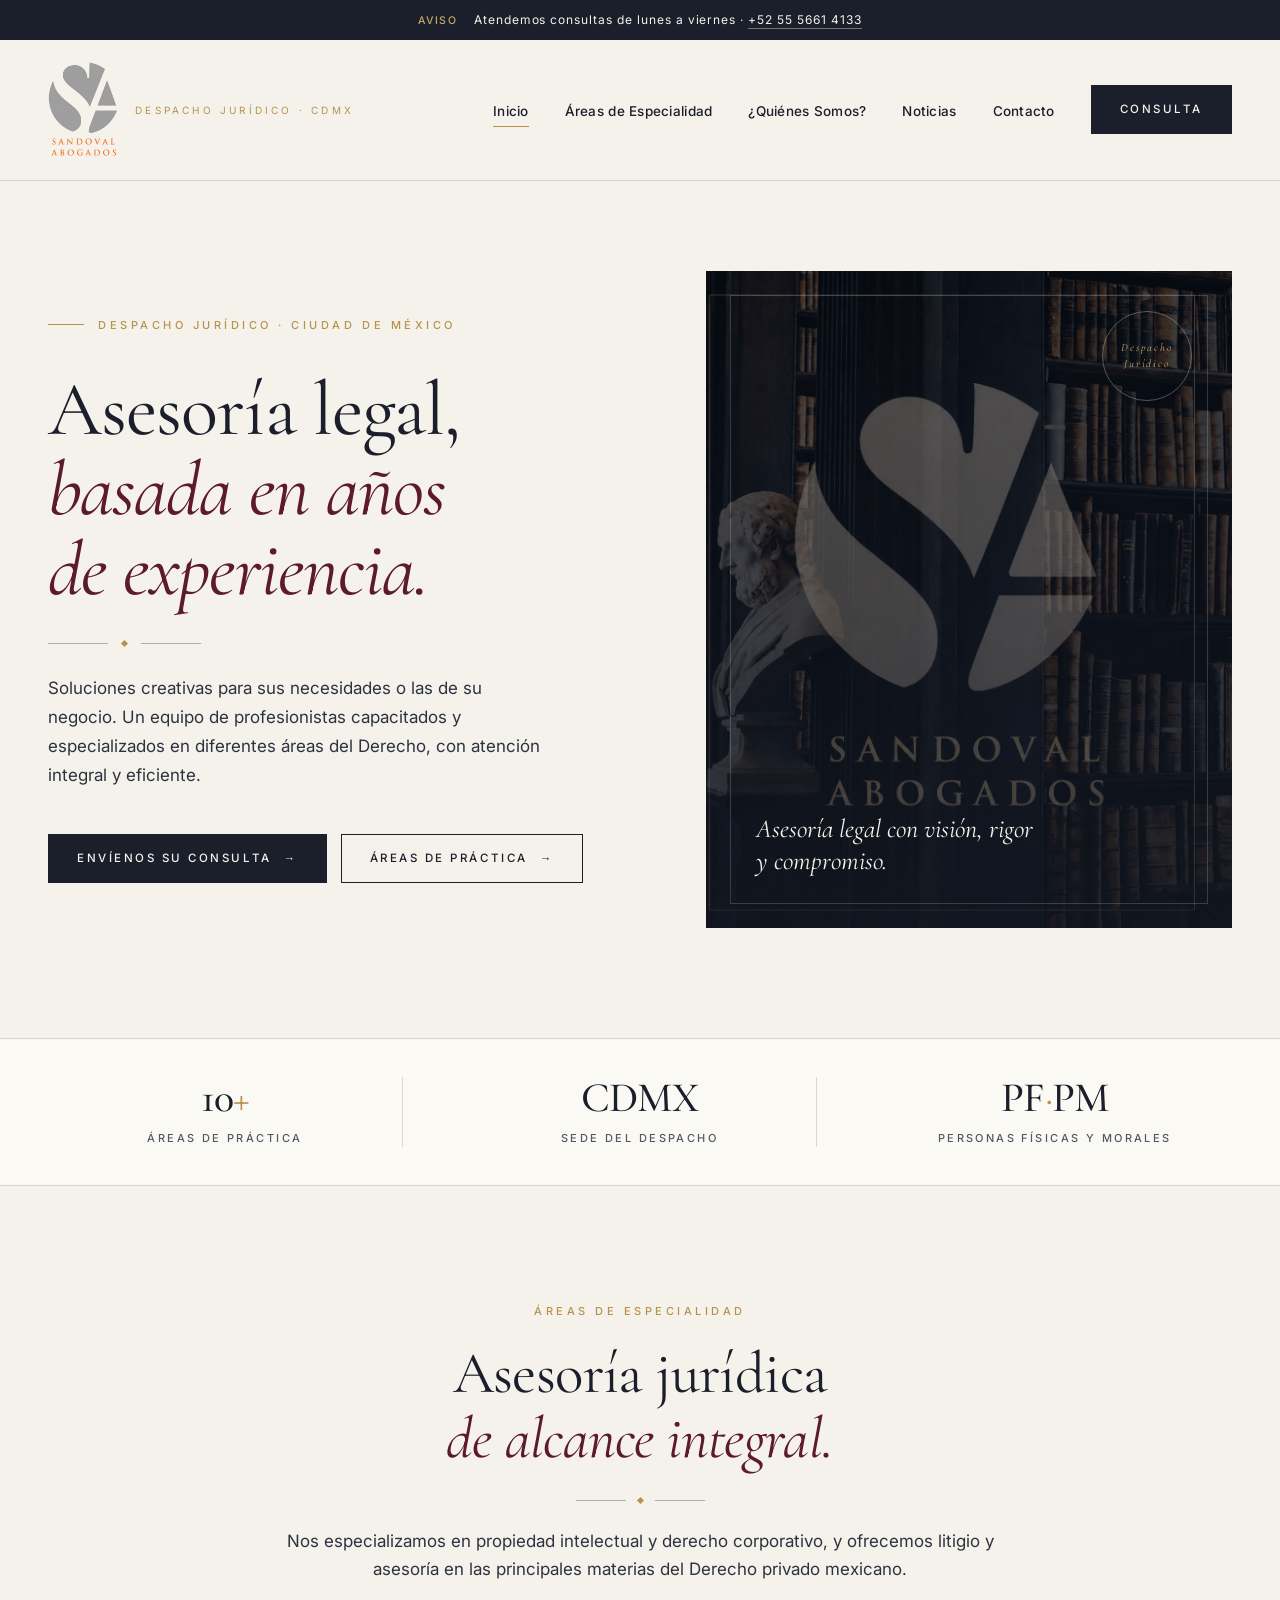
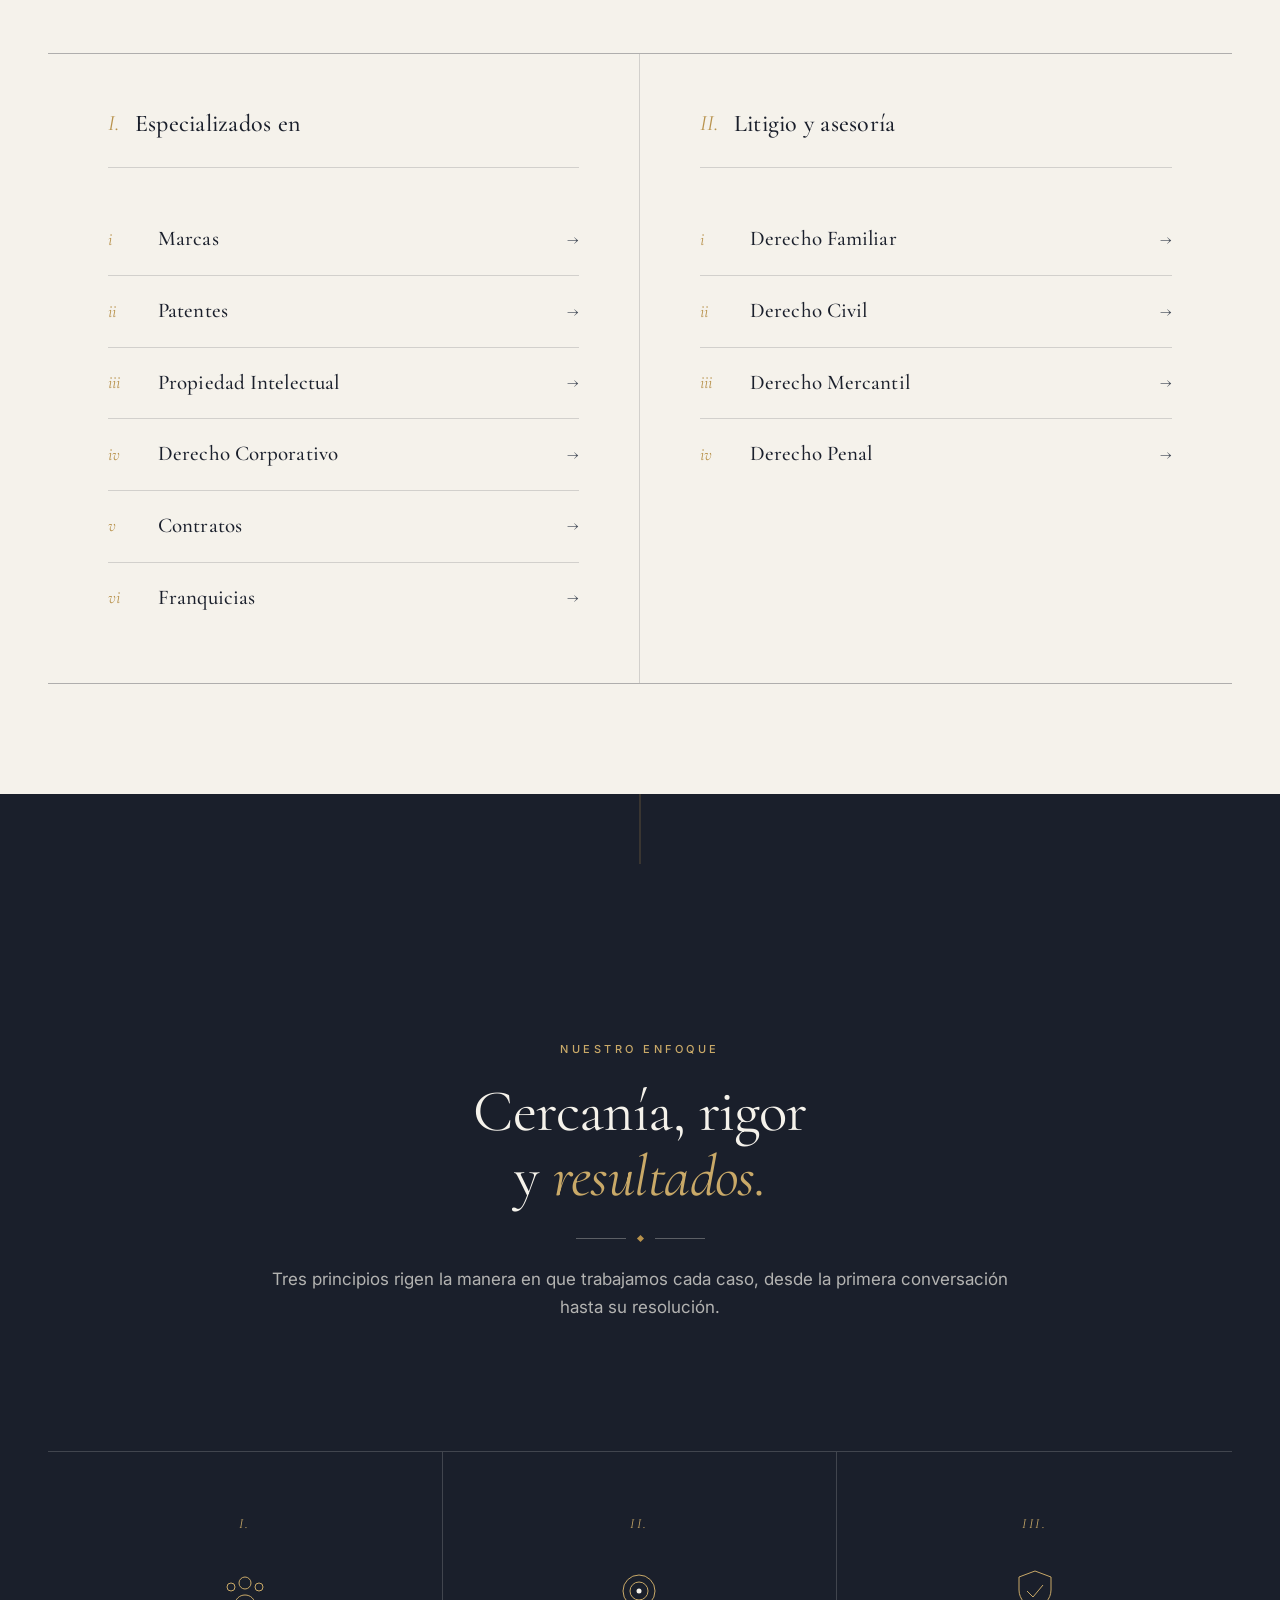
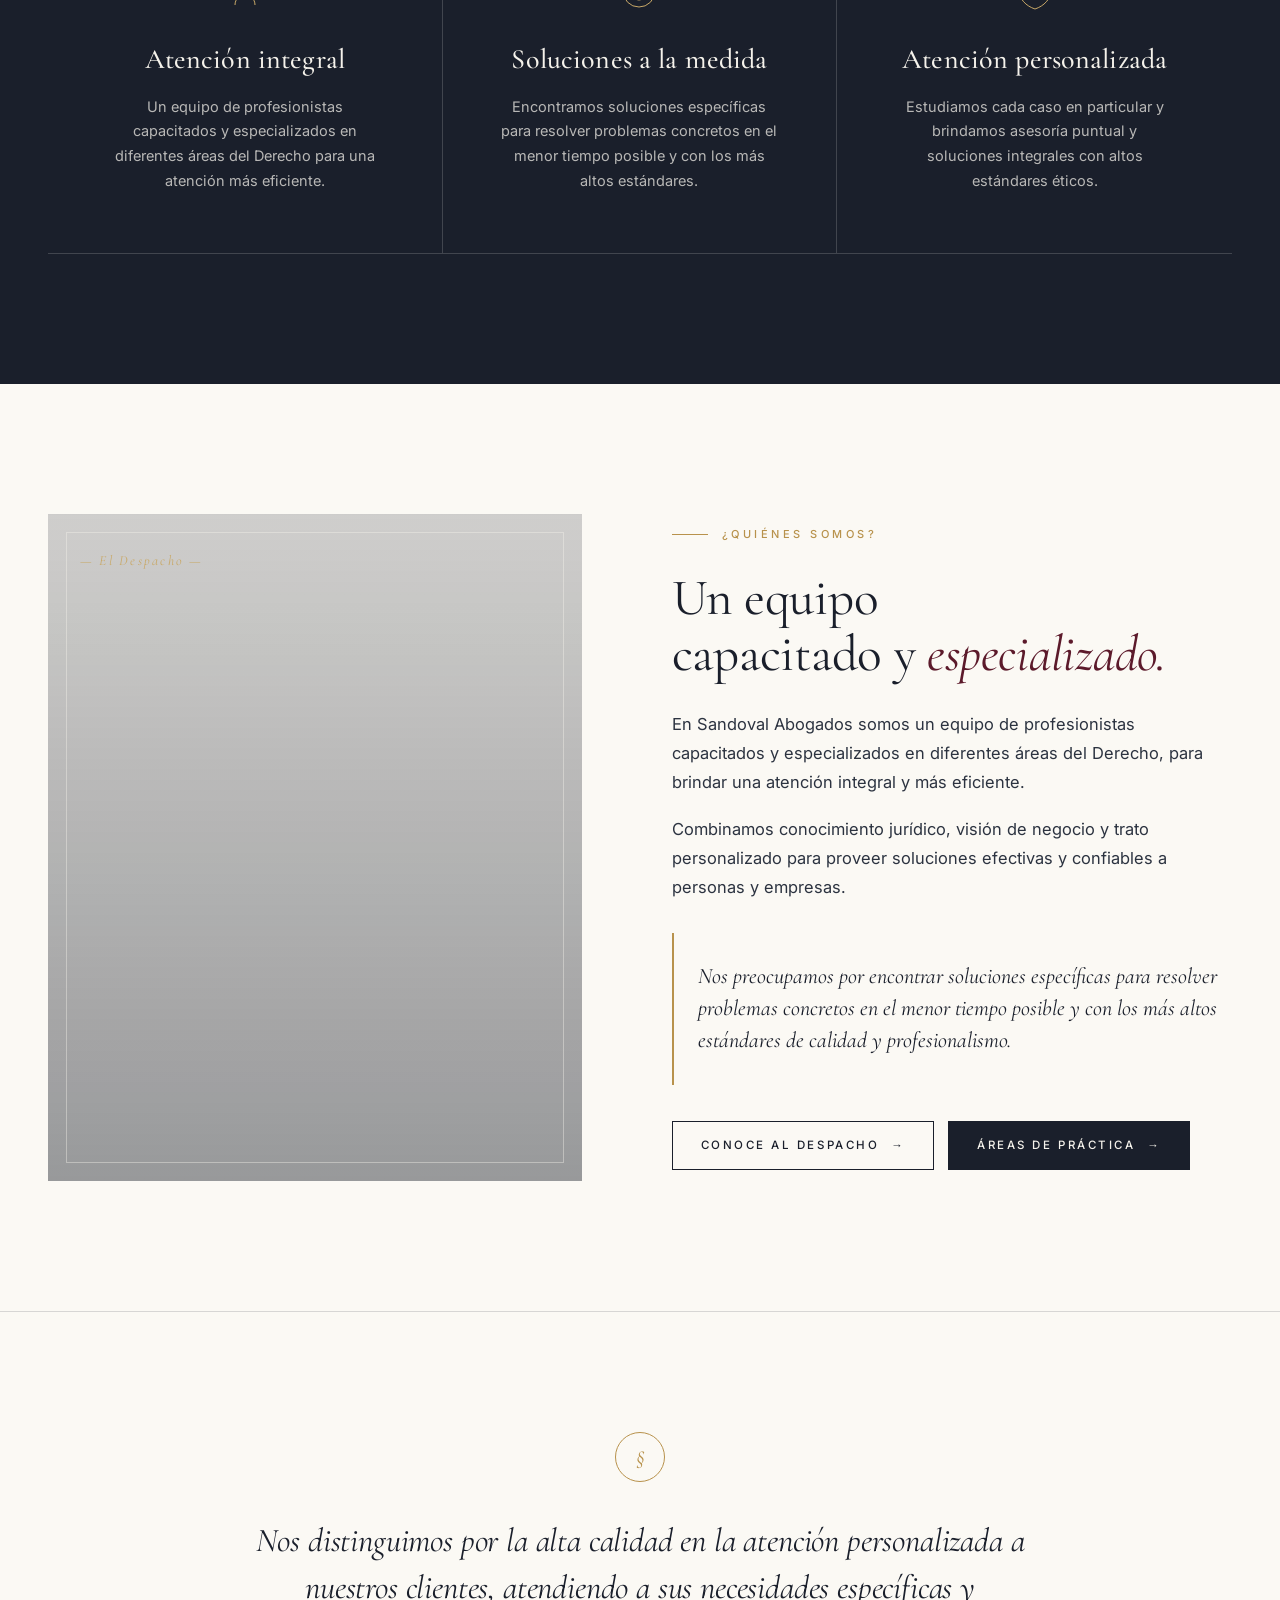
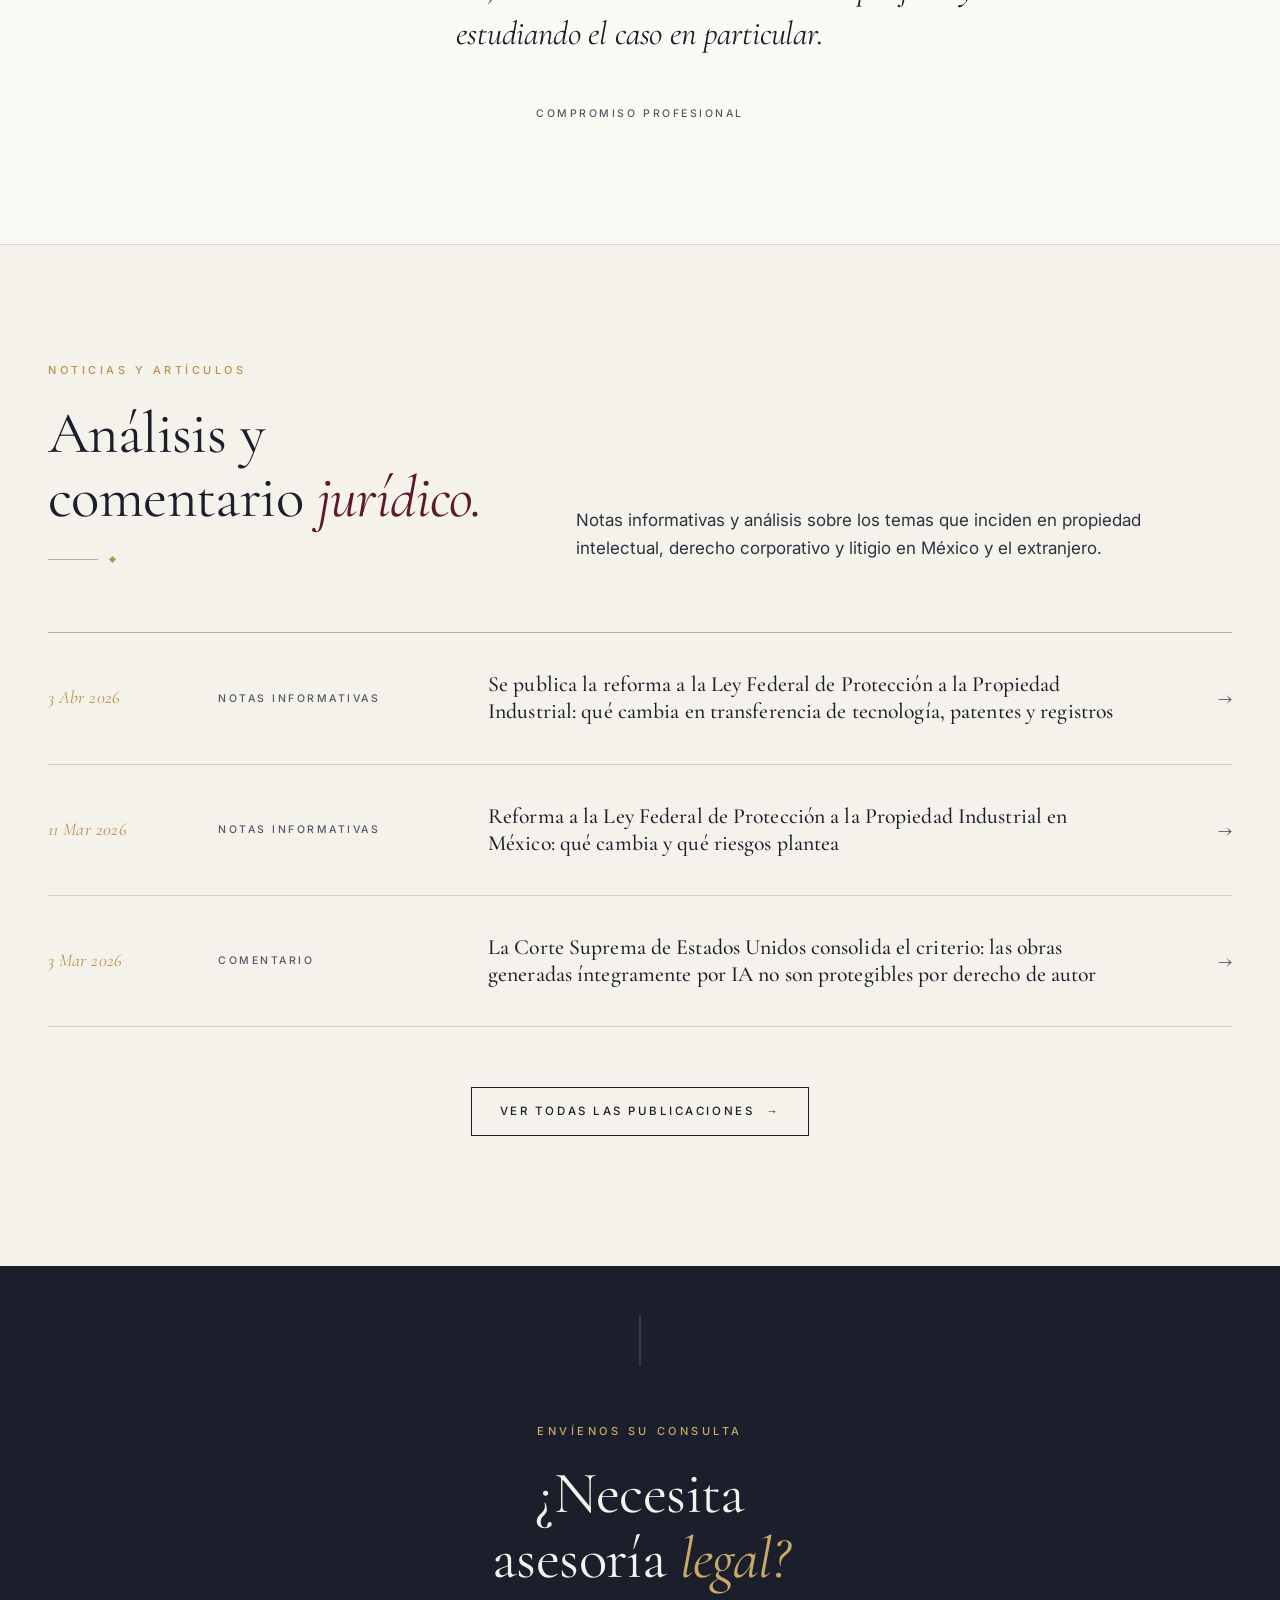
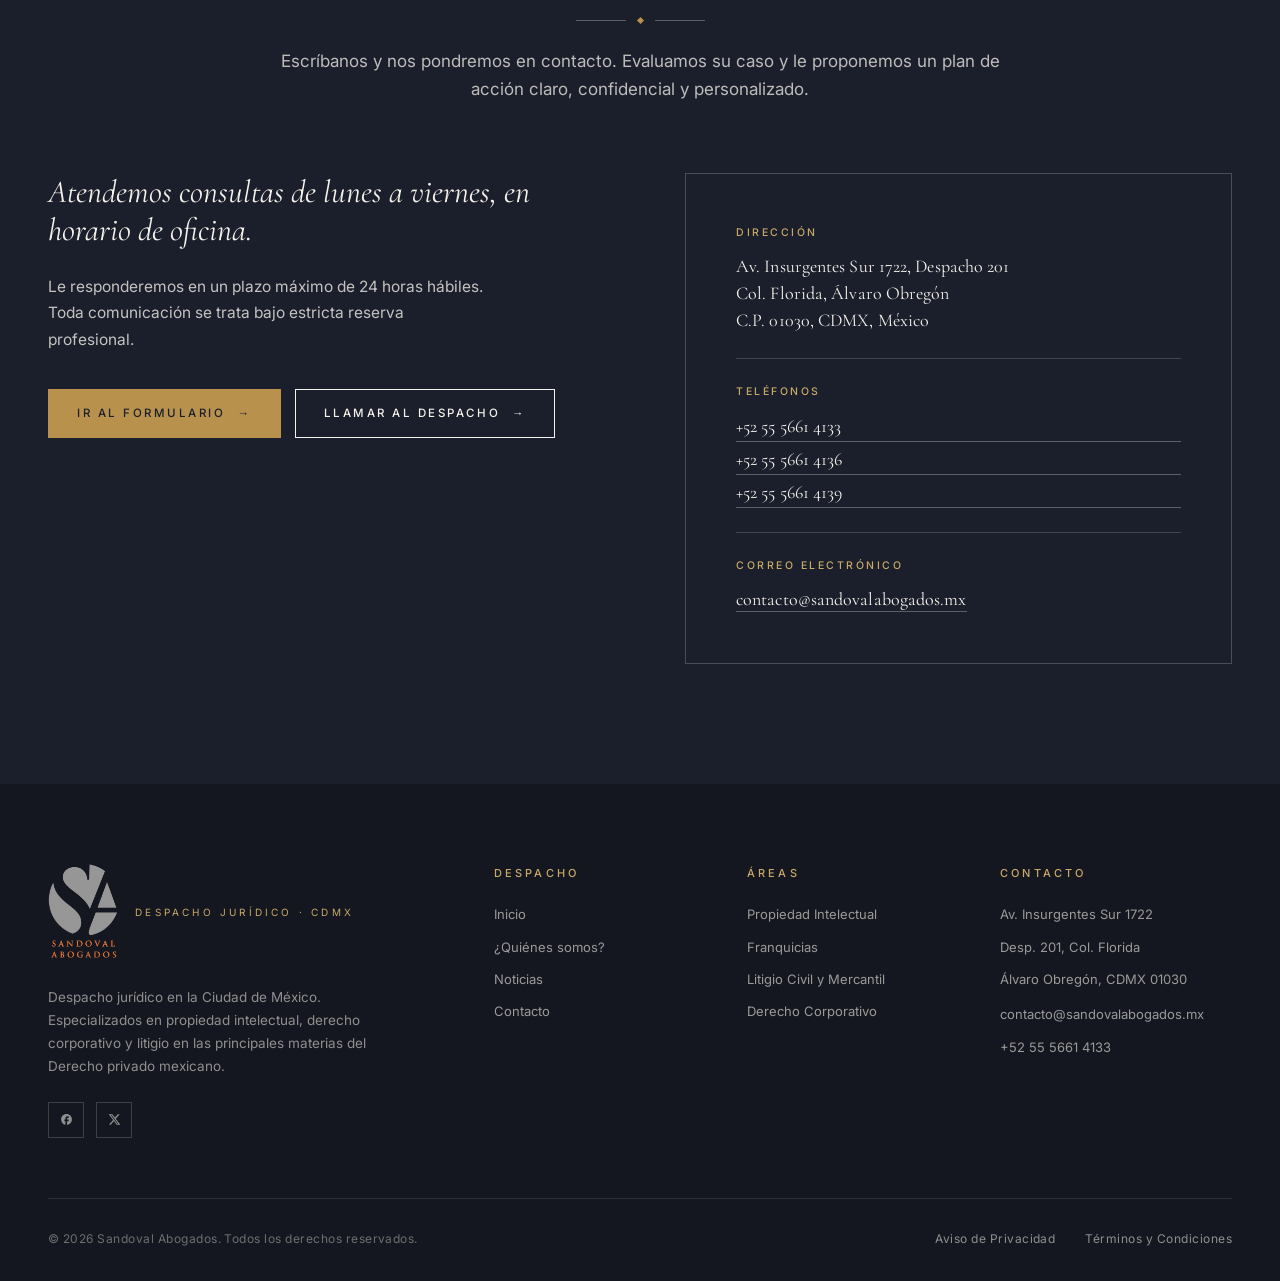
==== index.html @ b6493a22 "Publish static site" ====
<!DOCTYPE html>
<html lang="es">
<head>
<meta charset="UTF-8">
<meta name="viewport" content="width=device-width, initial-scale=1.0">
<title>Sandoval Abogados | Despacho Jurídico — Ciudad de México</title>
<meta name="description" content="Despacho jurídico en CDMX especializado en propiedad intelectual, derecho corporativo y litigio. Asesoría legal innovadora con visión, rigor y compromiso.">
<link rel="preconnect" href="https://fonts.googleapis.com">
<link rel="preconnect" href="https://fonts.gstatic.com" crossorigin>
<link href="https://fonts.googleapis.com/css2?family=Cormorant+Garamond:ital,wght@0,300;0,400;0,500;0,600;0,700;1,400;1,500&family=Inter:wght@300;400;500;600&display=swap" rel="stylesheet">
<link rel="stylesheet" href="styles.css?v=12">
</head>
<body>

<!-- ───────── ANNOUNCEMENT ───────── -->
<div class="announce">
  <div class="container">
    <strong>Aviso</strong>
    Atendemos consultas de lunes a viernes ·
    <a href="tel:+525556614133">+52 55 5661 4133</a>
  </div>
</div>

<!-- ───────── NAV ───────── -->
<header class="nav">
  <div class="container nav-inner">
    <a href="index.html" class="logo">
      <span class="mark"><img src="logo-sandoval.png?v=3" alt="Sandoval Abogados"></span>
      <span class="wordmark">
        <span class="est">Despacho Jurídico · CDMX</span>
      </span>
    </a>
    <button class="nav-toggle" aria-label="Abrir menú" aria-expanded="false"><span></span><span></span><span></span></button>
    <nav>
      <ul>
        <li><a href="index.html" class="is-current">Inicio</a></li>
        <li><a href="experiencia.html">Áreas de Especialidad</a></li>
        <li><a href="nosotros.html">¿Quiénes Somos?</a></li>
        <li><a href="noticias.html">Noticias</a></li>
        <li><a href="contacto.html">Contacto</a></li>
        <li><a href="contacto.html" class="cta-btn solid">Consulta</a></li>
      </ul>
    </nav>
  </div>
</header>

<!-- ───────── HERO ───────── -->
<section class="hero">
  <div class="container">
    <div class="hero-grid">
      <div class="hero-main">
        <div class="hero-meta">
          <span class="line"></span>
          <span class="label">Despacho Jurídico · Ciudad de México</span>
        </div>
        <h1>
          Asesoría legal,<br>
          <span class="accent">basada en años<br>de experiencia.</span>
        </h1>
        <div class="ornament">
          <span class="l"></span>
          <span class="d"></span>
          <span class="l"></span>
        </div>
        <p class="hero-sub">
          Soluciones creativas para sus necesidades o las de su negocio.
          Un equipo de profesionistas capacitados y especializados en
          diferentes áreas del Derecho, con atención integral y eficiente.
        </p>
        <div class="hero-actions">
          <a href="contacto.html" class="cta-btn solid">
            Envíenos su consulta <span class="arr">→</span>
          </a>
          <a href="experiencia.html" class="cta-btn">
            Áreas de práctica <span class="arr">→</span>
          </a>
        </div>
      </div>
      <div class="hero-image">
        <div class="photo"></div>
        <div class="seal">
          <span class="yr">Despacho<br>Jurídico</span>
        </div>
        <div class="badge">
          <h3>Asesoría legal con visión, rigor y compromiso.</h3>
        </div>
      </div>
    </div>
  </div>
</section>

<!-- ───────── TRUST STRIP ───────── -->
<div class="trust-strip">
  <div class="container">
    <div class="trust-grid">
      <div class="trust-item">
        <div class="num">10<span class="plus">+</span></div>
        <div class="lbl">Áreas de práctica</div>
      </div>
      <div class="trust-item">
        <div class="num">CDMX</div>
        <div class="lbl">Sede del despacho</div>
      </div>
      <div class="trust-item">
        <div class="num">PF<span class="plus">·</span>PM</div>
        <div class="lbl">Personas físicas y morales</div>
      </div>
    </div>
  </div>
</div>

<!-- ───────── ÁREAS ───────── -->
<section class="areas" id="areas">
  <div class="container">
    <div class="section-hd">
      <span class="label">Áreas de Especialidad</span>
      <h2>Asesoría jurídica<br><span class="accent">de alcance integral.</span></h2>
      <div class="ornament">
        <span class="l"></span>
        <span class="d"></span>
        <span class="l"></span>
      </div>
      <p class="intro">
        Nos especializamos en propiedad intelectual y derecho corporativo,
        y ofrecemos litigio y asesoría en las principales materias
        del Derecho privado mexicano.
      </p>
    </div>

    <div class="areas-frame">
      <div class="areas-grid">
        <div class="areas-col">
          <div class="col-hd">
            <span class="roman">I.</span>
            <h3>Especializados en</h3>
          </div>
          <ul>
            <li><span class="num">i</span><a href="experiencia.html#propiedad">Marcas</a><span class="arr">→</span></li>
            <li><span class="num">ii</span><a href="experiencia.html#propiedad">Patentes</a><span class="arr">→</span></li>
            <li><span class="num">iii</span><a href="experiencia.html#propiedad">Propiedad Intelectual</a><span class="arr">→</span></li>
            <li><span class="num">iv</span><a href="experiencia.html#corporativo">Derecho Corporativo</a><span class="arr">→</span></li>
            <li><span class="num">v</span><a href="experiencia.html#corporativo">Contratos</a><span class="arr">→</span></li>
            <li><span class="num">vi</span><a href="experiencia.html#franquicias">Franquicias</a><span class="arr">→</span></li>
          </ul>
        </div>

        <div class="areas-col">
          <div class="col-hd">
            <span class="roman">II.</span>
            <h3>Litigio y asesoría</h3>
          </div>
          <ul>
            <li><span class="num">i</span><a href="experiencia.html#litigio">Derecho Familiar</a><span class="arr">→</span></li>
            <li><span class="num">ii</span><a href="experiencia.html#litigio">Derecho Civil</a><span class="arr">→</span></li>
            <li><span class="num">iii</span><a href="experiencia.html#litigio">Derecho Mercantil</a><span class="arr">→</span></li>
            <li><span class="num">iv</span><a href="experiencia.html#litigio">Derecho Penal</a><span class="arr">→</span></li>
          </ul>
        </div>
      </div>
    </div>
  </div>
</section>

<!-- ───────── PILLARS ───────── -->
<section class="pillars">
  <div class="container">
    <div class="section-hd">
      <span class="label">Nuestro Enfoque</span>
      <h2>Cercanía, rigor<br>y <span class="accent">resultados.</span></h2>
      <div class="ornament">
        <span class="l"></span>
        <span class="d"></span>
        <span class="l"></span>
      </div>
      <p class="intro">
        Tres principios rigen la manera en que trabajamos cada caso,
        desde la primera conversación hasta su resolución.
      </p>
    </div>

    <div class="pillars-grid">
      <div class="pillar-cell">
        <span class="roman">I.</span>
        <svg class="icon" viewBox="0 0 48 48">
          <circle cx="24" cy="16" r="6"/>
          <path d="M14 38c0-6 4.5-10 10-10s10 4 10 10"/>
          <circle cx="38" cy="20" r="4"/>
          <circle cx="10" cy="20" r="4"/>
        </svg>
        <h4>Atención integral</h4>
        <p>Un equipo de profesionistas capacitados y especializados en diferentes áreas del Derecho para una atención más eficiente.</p>
      </div>
      <div class="pillar-cell">
        <span class="roman">II.</span>
        <svg class="icon" viewBox="0 0 48 48">
          <circle cx="24" cy="24" r="16"/>
          <circle cx="24" cy="24" r="9"/>
          <circle cx="24" cy="24" r="2.5" fill="currentColor" stroke="none"/>
        </svg>
        <h4>Soluciones a la medida</h4>
        <p>Encontramos soluciones específicas para resolver problemas concretos en el menor tiempo posible y con los más altos estándares.</p>
      </div>
      <div class="pillar-cell">
        <span class="roman">III.</span>
        <svg class="icon" viewBox="0 0 48 48">
          <path d="M24 4l16 6v13c0 9-7 16-16 19-9-3-16-10-16-19V10l16-6z"/>
          <path d="M16 24l6 6 10-12"/>
        </svg>
        <h4>Atención personalizada</h4>
        <p>Estudiamos cada caso en particular y brindamos asesoría puntual y soluciones integrales con altos estándares éticos.</p>
      </div>
    </div>
  </div>
</section>

<!-- ───────── ABOUT ───────── -->
<section class="about" id="nosotros">
  <div class="container">
    <div class="about-grid">
      <div class="about-visual">
        <div class="photo"></div>
        <div class="corner-mark">
          <span class="yr">— El Despacho —</span>
        </div>
      </div>
      <div class="about-content">
        <div class="label-row">
          <span class="line"></span>
          <span class="label">¿Quiénes somos?</span>
        </div>
        <h2>Un equipo<br>capacitado y <span class="accent">especializado.</span></h2>
        <p>En Sandoval Abogados somos un equipo de profesionistas capacitados y especializados en diferentes áreas del Derecho, para brindar una atención integral y más eficiente.</p>
        <p>Combinamos conocimiento jurídico, visión de negocio y trato personalizado para proveer soluciones efectivas y confiables a personas y empresas.</p>

        <blockquote>
          Nos preocupamos por encontrar soluciones específicas para resolver problemas concretos en el menor tiempo posible y con los más altos estándares de calidad y profesionalismo.
        </blockquote>

        <div class="actions">
          <a href="nosotros.html" class="cta-btn">
            Conoce al despacho <span class="arr">→</span>
          </a>
          <a href="experiencia.html" class="cta-btn solid">
            Áreas de práctica <span class="arr">→</span>
          </a>
        </div>
      </div>
    </div>
  </div>
</section>

<!-- ───────── TESTIMONIAL ───────── -->
<section class="testimonial">
  <div class="testimonial-inner">
    <div class="seal"></div>
    <blockquote>
      Nos distinguimos por la alta calidad en la atención personalizada
      a nuestros clientes, atendiendo a sus necesidades específicas
      y estudiando el caso en particular.
    </blockquote>
    <div class="attribution">
      <span class="role">Compromiso Profesional</span>
    </div>
  </div>
</section>

<!-- ───────── NOTICIAS ───────── -->
<section class="noticias" id="noticias">
  <div class="container">
    <div class="section-hd left">
      <div>
        <span class="label">Noticias y Artículos</span>
        <h2>Análisis y comentario <span class="accent">jurídico.</span></h2>
        <div class="ornament">
          <span class="l"></span>
          <span class="d"></span>
        </div>
      </div>
      <p class="intro">
        Notas informativas y análisis sobre los temas que inciden en
        propiedad intelectual, derecho corporativo y litigio en México y el extranjero.
      </p>
    </div>

    <div class="noticias-list">
      <a href="noticias/reforma-lfppi-publicada.html" class="noticia-row">
        <span class="date">3 Abr 2026</span>
        <span class="cat">Notas Informativas</span>
        <h4>Se publica la reforma a la Ley Federal de Protección a la Propiedad Industrial: qué cambia en transferencia de tecnología, patentes y registros</h4>
        <span class="arr">→</span>
      </a>
      <a href="noticias/reforma-lfppi-analisis.html" class="noticia-row">
        <span class="date">11 Mar 2026</span>
        <span class="cat">Notas Informativas</span>
        <h4>Reforma a la Ley Federal de Protección a la Propiedad Industrial en México: qué cambia y qué riesgos plantea</h4>
        <span class="arr">→</span>
      </a>
      <a href="noticias/scotus-ia-copyright.html" class="noticia-row">
        <span class="date">3 Mar 2026</span>
        <span class="cat">Comentario</span>
        <h4>La Corte Suprema de Estados Unidos consolida el criterio: las obras generadas íntegramente por IA no son protegibles por derecho de autor</h4>
        <span class="arr">→</span>
      </a>
    </div>

    <div class="noticias-cta">
      <a href="noticias.html" class="cta-btn">Ver todas las publicaciones <span class="arr">→</span></a>
    </div>
  </div>
</section>

<!-- ───────── CTA / CONTACTO ───────── -->
<section class="cta-section" id="contacto">
  <div class="container">
    <div class="section-hd">
      <span class="label">Envíenos su consulta</span>
      <h2>¿Necesita<br>asesoría <span class="accent">legal?</span></h2>
      <div class="ornament">
        <span class="l"></span>
        <span class="d"></span>
        <span class="l"></span>
      </div>
      <p class="intro">
        Escríbanos y nos pondremos en contacto. Evaluamos su caso y le proponemos
        un plan de acción claro, confidencial y personalizado.
      </p>
    </div>

    <div class="cta-grid">
      <div class="cta-form-side">
        <h3>Atendemos consultas de lunes a viernes, en horario de oficina.</h3>
        <p>Le responderemos en un plazo máximo de 24 horas hábiles. Toda comunicación se trata bajo estricta reserva profesional.</p>
        <div class="actions">
          <a href="contacto.html" class="cta-btn gold-on-dark">
            Ir al formulario <span class="arr">→</span>
          </a>
          <a href="tel:+525556614133" class="cta-btn on-dark">
            Llamar al despacho <span class="arr">→</span>
          </a>
        </div>
      </div>
      <div class="contact-card">
        <div class="item">
          <div class="k">Dirección</div>
          <div class="v">
            Av. Insurgentes Sur 1722, Despacho 201<br>
            Col. Florida, Álvaro Obregón<br>
            C.P. 01030, CDMX, México
          </div>
        </div>
        <div class="item">
          <div class="k">Teléfonos</div>
          <div class="v phone-list">
            <a href="tel:+525556614133">+52 55 5661 4133</a>
            <a href="tel:+525556614136">+52 55 5661 4136</a>
            <a href="tel:+525556614139">+52 55 5661 4139</a>
          </div>
        </div>
        <div class="item">
          <div class="k">Correo electrónico</div>
          <div class="v"><a href="mailto:contacto@sandovalabogados.mx">contacto@sandovalabogados.mx</a></div>
        </div>
      </div>
    </div>
  </div>
</section>

<!-- ───────── FOOTER ───────── -->
<footer class="site-footer">
  <div class="container">
    <div class="footer-grid">
      <div class="footer-brand">
        <a href="index.html" class="logo">
          <span class="mark"><img src="logo-sandoval.png?v=3" alt="Sandoval Abogados"></span>
          <span class="wordmark">
            <span class="est">Despacho Jurídico · CDMX</span>
          </span>
        </a>
        <p>Despacho jurídico en la Ciudad de México. Especializados en propiedad intelectual,
          derecho corporativo y litigio en las principales materias del Derecho privado mexicano.</p>
        <div class="footer-social">
          <a href="https://www.facebook.com/pages/Sandoval-Abogados/277001712328878" aria-label="Facebook" target="_blank" rel="noopener">
            <svg viewBox="0 0 24 24"><path d="M22 12c0-5.52-4.48-10-10-10S2 6.48 2 12c0 4.84 3.44 8.87 8 9.8V15H8v-3h2V9.5C10 7.57 11.57 6 13.5 6H16v3h-2c-.55 0-1 .45-1 1v2h3v3h-3v6.95c5.05-.5 9-4.76 9-9.95z"/></svg>
          </a>
          <a href="https://twitter.com/SandovalLaw" aria-label="X" target="_blank" rel="noopener">
            <svg viewBox="0 0 24 24"><path d="M18.244 2.25h3.308l-7.227 8.26 8.502 11.24H16.17l-5.214-6.817L4.99 21.75H1.68l7.73-8.835L1.254 2.25H8.08l4.713 6.231zm-1.161 17.52h1.833L7.084 4.126H5.117z"/></svg>
          </a>
        </div>
      </div>
      <div>
        <h5>Despacho</h5>
        <ul>
          <li><a href="index.html">Inicio</a></li>
          <li><a href="nosotros.html">¿Quiénes somos?</a></li>
          <li><a href="noticias.html">Noticias</a></li>
          <li><a href="contacto.html">Contacto</a></li>
        </ul>
      </div>
      <div>
        <h5>Áreas</h5>
        <ul>
          <li><a href="experiencia.html#propiedad">Propiedad Intelectual</a></li>
          <li><a href="experiencia.html#franquicias">Franquicias</a></li>
          <li><a href="experiencia.html#litigio">Litigio Civil y Mercantil</a></li>
          <li><a href="experiencia.html#corporativo">Derecho Corporativo</a></li>
        </ul>
      </div>
      <div>
        <h5>Contacto</h5>
        <ul>
          <li>Av. Insurgentes Sur 1722</li>
          <li>Desp. 201, Col. Florida</li>
          <li>Álvaro Obregón, CDMX 01030</li>
          <li style="margin-top: 14px;"><a href="mailto:contacto@sandovalabogados.mx">contacto@sandovalabogados.mx</a></li>
          <li><a href="tel:+525556614133">+52 55 5661 4133</a></li>
        </ul>
      </div>
    </div>
    <div class="footer-bottom">
      <span>© 2026 Sandoval Abogados. Todos los derechos reservados.</span>
      <div class="legal">
        <a href="#">Aviso de Privacidad</a>
        <a href="#">Términos y Condiciones</a>
      </div>
    </div>
  </div>
</footer>

<script src="script.js?v=2"></script>

</body>
</html>
---- styles.css ----
/* ═══════════════════════════════════════════════════════════
   SANDOVAL ABOGADOS — sistema de diseño
   ═══════════════════════════════════════════════════════════ */

:root {
  --ivory: #F5F2EB;
  --paper: #FBF9F4;
  --ink: #1A1F2B;
  --ink-soft: #2C3340;
  --ink-mute: #525964;
  --gold: #B8924C;
  --gold-soft: #C9A968;
  --burgundy: #5C1A2B;
  --stone: #8B8579;
  --rule: rgba(26, 31, 43, 0.16);
  --rule-strong: rgba(26, 31, 43, 0.32);
}

* { margin: 0; padding: 0; box-sizing: border-box; }
html { scroll-behavior: smooth; }

body {
  background: var(--ivory);
  color: var(--ink);
  font-family: 'Inter', system-ui, sans-serif;
  font-size: 16px;
  line-height: 1.65;
  -webkit-font-smoothing: antialiased;
  overflow-x: hidden;
}

.serif { font-family: 'Cormorant Garamond', 'Times New Roman', serif; }

.label {
  font-family: 'Inter', sans-serif;
  font-size: 11px;
  font-weight: 500;
  letter-spacing: 0.32em;
  text-transform: uppercase;
  color: var(--gold);
}

.container { max-width: 1280px; margin: 0 auto; padding: 0 48px; }
.container-narrow { max-width: 1080px; margin: 0 auto; padding: 0 48px; }
.container-reading { max-width: 760px; margin: 0 auto; padding: 0 48px; }

/* ───────── ANNOUNCEMENT BAR ───────── */
.announce {
  background: var(--ink);
  color: var(--ivory);
  padding: 10px 0;
  font-size: 12px;
  letter-spacing: 0.08em;
  text-align: center;
}
.announce strong { color: var(--gold-soft); font-weight: 500; letter-spacing: 0.16em; text-transform: uppercase; font-size: 10.5px; margin-right: 12px; }
.announce a { color: var(--ivory); text-decoration: none; border-bottom: 1px solid rgba(245, 242, 235, 0.4); padding-bottom: 1px; }
.announce a:hover { border-color: var(--gold); }

/* ───────── NAV ───────── */
header.nav {
  position: sticky; top: 0; z-index: 100;
  padding: 22px 0;
  background: rgba(245, 242, 235, 0.96);
  backdrop-filter: blur(10px);
  -webkit-backdrop-filter: blur(10px);
  border-bottom: 1px solid var(--rule);
}
.nav-inner { display: flex; align-items: center; justify-content: space-between; }

/* logo: PNG recortado a solo el monograma SA + wordmark de marca */
.logo { display: flex; align-items: center; gap: 16px; text-decoration: none; color: var(--ink); }
.logo .mark {
  height: 96px;
  display: block;
  flex-shrink: 0;
}
.logo .mark img {
  height: 100%;
  width: auto;
  display: block;
}
.logo .wordmark { display: flex; flex-direction: column; line-height: 1; }
.logo .wordmark .est {
  font-family: 'Inter', sans-serif;
  font-size: 10px;
  font-weight: 400;
  letter-spacing: 0.32em;
  text-transform: uppercase;
  color: var(--gold);
}

/* hamburguesa (oculto en desktop) */
.nav-toggle {
  display: none;
  width: 40px; height: 40px;
  background: transparent;
  border: none;
  cursor: pointer;
  padding: 0;
  position: relative;
  z-index: 120;
}
.nav-toggle span {
  display: block;
  width: 22px; height: 1.5px;
  background: var(--ink);
  margin: 5px auto;
  transition: transform 0.35s ease, opacity 0.25s ease, background 0.25s ease;
}
.nav-toggle.is-open span:nth-child(1) { transform: translateY(7px) rotate(45deg); }
.nav-toggle.is-open span:nth-child(2) { opacity: 0; }
.nav-toggle.is-open span:nth-child(3) { transform: translateY(-6px) rotate(-45deg); }

nav ul { list-style: none; display: flex; gap: 36px; align-items: center; }
nav a {
  color: var(--ink);
  text-decoration: none;
  font-size: 13.5px;
  font-weight: 500;
  letter-spacing: 0.02em;
  position: relative;
  transition: color 0.25s;
}
nav a:not(.cta-btn)::after {
  content: ''; position: absolute;
  left: 0; right: 0; bottom: -8px;
  height: 1px; background: var(--gold);
  transform: scaleX(0);
  transform-origin: center;
  transition: transform 0.35s ease;
}
nav a:not(.cta-btn):hover::after,
nav a.is-current::after { transform: scaleX(1); }
nav a.is-current { color: var(--ink); }

.cta-btn {
  display: inline-flex; align-items: center; gap: 12px;
  padding: 14px 28px;
  font-family: 'Inter', sans-serif;
  font-size: 11.5px;
  font-weight: 500;
  letter-spacing: 0.22em;
  text-transform: uppercase;
  text-decoration: none;
  border: 1px solid var(--ink);
  color: var(--ink);
  background: transparent;
  transition: all 0.4s ease;
  cursor: pointer;
}
.cta-btn:hover { background: var(--ink); color: var(--ivory); }
.cta-btn.solid { background: var(--ink); color: var(--ivory); border-color: var(--ink); }
.cta-btn.solid:hover { background: var(--gold); border-color: var(--gold); color: var(--ink); }
.cta-btn.on-dark { border-color: var(--ivory); color: var(--ivory); }
.cta-btn.on-dark:hover { background: var(--ivory); color: var(--ink); }
.cta-btn.gold-on-dark { background: var(--gold); color: var(--ink); border-color: var(--gold); }
.cta-btn.gold-on-dark:hover { background: var(--gold-soft); border-color: var(--gold-soft); }
.cta-btn .arr { display: inline-block; transition: transform 0.35s; font-family: serif; }
.cta-btn:hover .arr { transform: translateX(4px); }

/* ───────── HERO (home) ───────── */
.hero {
  padding: 90px 0 110px;
  position: relative;
  overflow: hidden;
}
.hero-grid {
  display: grid;
  grid-template-columns: 1.1fr 1fr;
  gap: 80px;
  align-items: center;
}
.hero-meta { display: flex; gap: 14px; align-items: center; margin-bottom: 36px; }
.hero-meta .line { width: 36px; height: 1px; background: var(--gold); }
.hero h1 {
  font-family: 'Cormorant Garamond', serif;
  font-weight: 400;
  font-size: clamp(48px, 6vw, 88px);
  line-height: 1.04;
  letter-spacing: -0.012em;
  color: var(--ink);
}
.hero h1 .accent { font-style: italic; font-weight: 400; color: var(--burgundy); }
.hero .ornament { display: flex; align-items: center; gap: 14px; margin: 32px 0 28px; }
.hero .ornament .l { width: 60px; height: 1px; background: var(--rule-strong); }
.hero .ornament .d { width: 5px; height: 5px; background: var(--gold); transform: rotate(45deg); }
.hero-sub { max-width: 500px; font-size: 17px; line-height: 1.7; color: var(--ink-soft); font-weight: 400; }
.hero-actions { display: flex; gap: 14px; margin-top: 44px; flex-wrap: wrap; }

.hero-image { aspect-ratio: 4 / 5; position: relative; overflow: hidden; background: var(--ink); }
.hero-image .photo {
  position: absolute; inset: 0;
  background-image:
    linear-gradient(180deg, rgba(26, 31, 43, 0.15) 0%, rgba(26, 31, 43, 0.55) 100%),
    url('hero-image.png?v=3');
  background-size: cover; background-position: center;
}
.hero-image::after { content: ''; position: absolute; inset: 24px; border: 1px solid rgba(245, 242, 235, 0.18); pointer-events: none; }
.hero-image .badge { position: absolute; bottom: 50px; left: 50px; z-index: 2; color: var(--ivory); max-width: 280px; }
.hero-image .badge .est { font-family: 'Inter', sans-serif; font-size: 10.5px; letter-spacing: 0.32em; text-transform: uppercase; color: var(--gold-soft); margin-bottom: 14px; display: block; }
.hero-image .badge h3 { font-family: 'Cormorant Garamond', serif; font-style: italic; font-weight: 400; font-size: 26px; line-height: 1.25; color: var(--ivory); }
.hero-image .seal { position: absolute; top: 40px; right: 40px; width: 90px; height: 90px; border: 1px solid rgba(245, 242, 235, 0.3); border-radius: 50%; display: grid; place-items: center; z-index: 2; text-align: center; }
.hero-image .seal .yr { font-family: 'Cormorant Garamond', serif; font-style: italic; color: var(--gold-soft); font-size: 11px; letter-spacing: 0.18em; line-height: 1.4; }

/* ───────── PAGE HERO (subpáginas) ───────── */
.page-hero {
  padding: 80px 0 70px;
  border-bottom: 1px solid var(--rule);
  background: var(--paper);
}
.page-hero .crumbs {
  font-size: 11px;
  letter-spacing: 0.24em;
  text-transform: uppercase;
  color: var(--ink-mute);
  margin-bottom: 28px;
  font-weight: 500;
}
.page-hero .crumbs a { color: var(--ink-mute); text-decoration: none; }
.page-hero .crumbs a:hover { color: var(--gold); }
.page-hero .crumbs .sep { margin: 0 12px; color: var(--gold); }
.page-hero h1 {
  font-family: 'Cormorant Garamond', serif;
  font-weight: 400;
  font-size: clamp(44px, 5.5vw, 78px);
  line-height: 1.05;
  letter-spacing: -0.012em;
  color: var(--ink);
  max-width: 900px;
}
.page-hero h1 .accent { font-style: italic; color: var(--burgundy); }
.page-hero .ornament { display: flex; align-items: center; gap: 14px; margin: 32px 0 28px; }
.page-hero .ornament .l { width: 60px; height: 1px; background: var(--rule-strong); }
.page-hero .ornament .d { width: 5px; height: 5px; background: var(--gold); transform: rotate(45deg); }
.page-hero .lead { max-width: 640px; font-size: 18px; line-height: 1.7; color: var(--ink-soft); }

/* ───────── TRUST STRIP ───────── */
.trust-strip { border-top: 1px solid var(--rule); border-bottom: 1px solid var(--rule); padding: 38px 0; background: var(--paper); }
.trust-grid { display: grid; grid-template-columns: repeat(3, 1fr); gap: 60px; align-items: center; }
.trust-item { text-align: center; border-right: 1px solid var(--rule); padding: 0 20px; }
.trust-item:last-child { border-right: none; }
.trust-item .num { font-family: 'Cormorant Garamond', serif; font-weight: 500; font-size: 42px; line-height: 1; color: var(--ink); letter-spacing: -0.02em; }
.trust-item .num .plus { color: var(--gold); font-style: italic; font-weight: 400; }
.trust-item .lbl { font-size: 11px; letter-spacing: 0.22em; text-transform: uppercase; color: var(--ink-mute); margin-top: 10px; font-weight: 500; }

/* ───────── SECTION HEADER ───────── */
.section-hd { text-align: center; padding: 110px 0 70px; max-width: 760px; margin: 0 auto; }
.section-hd .label { display: inline-block; margin-bottom: 22px; }
.section-hd h2 {
  font-family: 'Cormorant Garamond', serif;
  font-weight: 400;
  font-size: clamp(38px, 4.6vw, 60px);
  line-height: 1.1;
  letter-spacing: -0.01em;
  margin-bottom: 26px;
}
.section-hd h2 .accent { font-style: italic; color: var(--burgundy); }
.section-hd .ornament { display: flex; align-items: center; justify-content: center; gap: 12px; margin: 24px auto 24px; }
.section-hd .ornament .l { width: 50px; height: 1px; background: var(--rule-strong); }
.section-hd .ornament .d { width: 5px; height: 5px; background: var(--gold); transform: rotate(45deg); }
.section-hd .intro { font-size: 17px; color: var(--ink-soft); line-height: 1.65; }

.section-hd.left {
  text-align: left; margin: 0; max-width: 100%;
  display: grid; grid-template-columns: 1fr 1.4fr; gap: 60px; align-items: end;
}
.section-hd.left .ornament { margin: 24px 0 0; justify-content: flex-start; }

/* ───────── ÁREAS (home list) ───────── */
.areas { padding-bottom: 110px; background: var(--ivory); }
.areas-frame { border-top: 1px solid var(--rule-strong); border-bottom: 1px solid var(--rule-strong); }
.areas-grid { display: grid; grid-template-columns: 1fr 1fr; gap: 0; }
.areas-col { padding: 50px 60px; border-right: 1px solid var(--rule); }
.areas-col:last-child { border-right: none; }
.areas-col .col-hd { display: flex; align-items: center; gap: 16px; margin-bottom: 36px; padding-bottom: 24px; border-bottom: 1px solid var(--rule); }
.areas-col .col-hd .roman { font-family: 'Cormorant Garamond', serif; font-style: italic; font-weight: 400; font-size: 22px; color: var(--gold); }
.areas-col .col-hd h3 { font-family: 'Cormorant Garamond', serif; font-weight: 500; font-size: 24px; letter-spacing: 0.01em; color: var(--ink); }
.areas-col ul { list-style: none; }
.areas-col ul li {
  display: grid; grid-template-columns: 30px 1fr auto;
  gap: 20px; padding: 18px 0;
  border-bottom: 1px solid var(--rule);
  align-items: center;
  transition: padding 0.4s ease;
}
.areas-col ul li:last-child { border-bottom: none; }
.areas-col ul li:hover { padding-left: 8px; }
.areas-col ul li .num { font-family: 'Cormorant Garamond', serif; font-style: italic; font-weight: 400; font-size: 18px; color: var(--gold); }
.areas-col ul li a { font-family: 'Cormorant Garamond', serif; font-weight: 500; font-size: 21px; color: var(--ink); text-decoration: none; letter-spacing: 0.005em; transition: color 0.3s; }
.areas-col ul li a:hover { color: var(--burgundy); }
.areas-col ul li .arr { font-family: 'Cormorant Garamond', serif; font-size: 18px; color: var(--ink-mute); transition: all 0.3s; }
.areas-col ul li:hover .arr { color: var(--gold); transform: translateX(4px); }

/* ───────── PRACTICE (página experiencia) ───────── */
.practice { padding: 90px 0 110px; }
.practice-area {
  display: grid;
  grid-template-columns: 1fr 1.6fr;
  gap: 80px;
  padding: 70px 0;
  border-bottom: 1px solid var(--rule);
  align-items: start;
}
.practice-area:last-child { border-bottom: none; }
.practice-area .pa-meta .roman {
  font-family: 'Cormorant Garamond', serif;
  font-style: italic;
  font-weight: 400;
  font-size: 18px;
  color: var(--gold);
  letter-spacing: 0.18em;
  display: block;
  margin-bottom: 18px;
}
.practice-area .pa-meta h2 {
  font-family: 'Cormorant Garamond', serif;
  font-weight: 400;
  font-size: clamp(34px, 3.4vw, 46px);
  line-height: 1.1;
  letter-spacing: -0.005em;
  color: var(--ink);
  margin-bottom: 24px;
}
.practice-area .pa-meta h2 .accent { font-style: italic; color: var(--burgundy); }
.practice-area .pa-meta .pa-tagline {
  font-family: 'Cormorant Garamond', serif;
  font-style: italic;
  font-weight: 400;
  font-size: 18px;
  line-height: 1.55;
  color: var(--ink-soft);
  padding-top: 24px;
  border-top: 1px solid var(--rule);
}
.practice-area .pa-body p {
  font-size: 16.5px;
  line-height: 1.75;
  color: var(--ink-soft);
  margin-bottom: 22px;
}
.practice-area .pa-body h4 {
  font-family: 'Inter', sans-serif;
  font-size: 11px;
  letter-spacing: 0.28em;
  text-transform: uppercase;
  color: var(--gold);
  font-weight: 500;
  margin: 36px 0 18px;
}
.practice-area .pa-body ul { list-style: none; }
.practice-area .pa-body ul li {
  position: relative;
  padding: 12px 0 12px 28px;
  font-size: 15.5px;
  line-height: 1.6;
  color: var(--ink-soft);
  border-bottom: 1px solid var(--rule);
}
.practice-area .pa-body ul li:last-child { border-bottom: none; }
.practice-area .pa-body ul li::before {
  content: '—';
  position: absolute;
  left: 0;
  color: var(--gold);
  font-family: 'Cormorant Garamond', serif;
}

/* ───────── PILLARS (dark formal) ───────── */
.pillars { background: var(--ink); color: var(--ivory); padding: 130px 0; position: relative; overflow: hidden; }
.pillars::before { content: ''; position: absolute; top: 0; left: 50%; transform: translateX(-50%); width: 1px; height: 70px; background: var(--gold); opacity: 0.4; }
.pillars .section-hd .label { color: var(--gold-soft); }
.pillars .section-hd h2 { color: var(--ivory); }
.pillars .section-hd h2 .accent { color: var(--gold-soft); }
.pillars .section-hd .intro { color: rgba(245, 242, 235, 0.7); }
.pillars .section-hd .ornament .l { background: rgba(245, 242, 235, 0.3); }

.pillars-grid { display: grid; grid-template-columns: repeat(3, 1fr); gap: 0; margin-top: 60px; border-top: 1px solid rgba(245, 242, 235, 0.18); border-bottom: 1px solid rgba(245, 242, 235, 0.18); }
.pillar-cell { padding: 60px 50px; border-right: 1px solid rgba(245, 242, 235, 0.18); position: relative; text-align: center; }
.pillar-cell:last-child { border-right: none; }
.pillar-cell .roman { font-family: 'Cormorant Garamond', serif; font-style: italic; font-weight: 400; font-size: 14px; color: var(--gold-soft); letter-spacing: 0.18em; margin-bottom: 32px; display: block; }
.pillar-cell .icon { width: 48px; height: 48px; stroke: var(--gold-soft); stroke-width: 1; fill: none; margin: 0 auto 28px; display: block; }
.pillar-cell h4 { font-family: 'Cormorant Garamond', serif; font-weight: 500; font-size: 28px; line-height: 1.2; letter-spacing: 0.005em; color: var(--ivory); margin-bottom: 18px; }
.pillar-cell p { font-size: 14.5px; line-height: 1.7; color: rgba(245, 242, 235, 0.72); max-width: 280px; margin: 0 auto; }

/* ───────── ABOUT ───────── */
.about { padding: 130px 0; background: var(--paper); }
.about-grid { display: grid; grid-template-columns: 1fr 1.05fr; gap: 90px; align-items: center; }
.about-visual { aspect-ratio: 4 / 5; position: relative; overflow: hidden; }
.about-visual .photo {
  position: absolute; inset: 0;
  background-image:
    linear-gradient(180deg, rgba(26, 31, 43, 0.2), rgba(26, 31, 43, 0.45)),
    url('https://images.unsplash.com/photo-1454165804606-c3d57bc86b40?auto=format&fit=crop&w=1200&q=80');
  background-size: cover; background-position: center;
  filter: contrast(0.95) saturate(0.85);
}
.about-visual::after { content: ''; position: absolute; inset: 18px; border: 1px solid rgba(245, 242, 235, 0.4); pointer-events: none; }
.about-visual .corner-mark { position: absolute; top: 32px; left: 32px; z-index: 2; color: var(--ivory); }
.about-visual .corner-mark .yr { font-family: 'Cormorant Garamond', serif; font-style: italic; font-weight: 400; font-size: 14px; letter-spacing: 0.16em; color: var(--gold-soft); }

.about-content .label-row { display: flex; align-items: center; gap: 14px; margin-bottom: 26px; }
.about-content .label-row .line { width: 36px; height: 1px; background: var(--gold); }
.about-content h2 { font-family: 'Cormorant Garamond', serif; font-weight: 400; font-size: clamp(36px, 4vw, 54px); line-height: 1.1; letter-spacing: -0.005em; margin-bottom: 28px; color: var(--ink); }
.about-content h2 .accent { font-style: italic; color: var(--burgundy); }
.about-content p { font-size: 16.5px; line-height: 1.75; color: var(--ink-soft); margin-bottom: 18px; }
.about-content blockquote { font-family: 'Cormorant Garamond', serif; font-style: italic; font-weight: 400; font-size: 22px; line-height: 1.45; color: var(--ink); padding: 28px 0 28px 24px; border-left: 2px solid var(--gold); margin: 32px 0; }
.about-content .signature { margin-top: 32px; padding-top: 24px; border-top: 1px solid var(--rule); }
.about-content .signature .name { font-family: 'Cormorant Garamond', serif; font-style: italic; font-weight: 500; font-size: 22px; color: var(--ink); }
.about-content .signature .role { font-size: 11px; letter-spacing: 0.22em; text-transform: uppercase; color: var(--ink-mute); margin-top: 6px; font-weight: 500; }
.about-content .actions { display: flex; gap: 14px; margin-top: 36px; flex-wrap: wrap; }

/* ───────── VALORES (página nosotros) ───────── */
.valores { padding: 110px 0; background: var(--ivory); }
.valores-grid {
  display: grid; grid-template-columns: repeat(3, 1fr);
  gap: 0; margin-top: 70px;
  border-top: 1px solid var(--rule-strong);
  border-bottom: 1px solid var(--rule-strong);
}
.valor {
  padding: 56px 44px;
  border-right: 1px solid var(--rule);
}
.valor:last-child { border-right: none; }
.valor .v-num {
  font-family: 'Cormorant Garamond', serif;
  font-style: italic;
  font-size: 56px;
  font-weight: 400;
  color: var(--gold);
  line-height: 1;
  margin-bottom: 28px;
}
.valor h3 {
  font-family: 'Cormorant Garamond', serif;
  font-weight: 500;
  font-size: 28px;
  line-height: 1.2;
  color: var(--ink);
  margin-bottom: 20px;
  letter-spacing: 0.005em;
}
.valor p { font-size: 15.5px; line-height: 1.75; color: var(--ink-soft); }

/* ───────── NOTICIAS (home list) ───────── */
.noticias { padding: 0 0 130px; background: var(--ivory); }
.noticias-list { border-top: 1px solid var(--rule-strong); }
.noticia-row {
  display: grid;
  grid-template-columns: 120px 220px 1fr 60px;
  gap: 50px; padding: 38px 0;
  border-bottom: 1px solid var(--rule);
  align-items: center;
  text-decoration: none; color: var(--ink);
  transition: padding 0.4s ease;
}
.noticia-row:hover { padding-left: 16px; padding-right: 16px; background: var(--paper); }
.noticia-row .date { font-family: 'Cormorant Garamond', serif; font-style: italic; font-weight: 400; font-size: 18px; color: var(--gold); letter-spacing: 0.02em; }
.noticia-row .cat { font-size: 10.5px; letter-spacing: 0.24em; text-transform: uppercase; color: var(--ink-mute); font-weight: 500; }
.noticia-row h4 { font-family: 'Cormorant Garamond', serif; font-weight: 500; font-size: clamp(20px, 1.7vw, 25px); line-height: 1.25; letter-spacing: 0.005em; transition: color 0.3s; }
.noticia-row:hover h4 { color: var(--burgundy); }
.noticia-row .arr { font-family: 'Cormorant Garamond', serif; font-size: 22px; color: var(--ink-mute); text-align: right; transition: all 0.3s; }
.noticia-row:hover .arr { color: var(--gold); transform: translateX(6px); }

.noticias-cta { text-align: center; margin-top: 60px; }

/* ───────── BLOG INDEX (página noticias) ───────── */
.blog-issue {
  padding: 60px 0 28px;
  border-bottom: 1px solid var(--rule);
  background: var(--paper);
}
.blog-issue-inner {
  display: flex;
  justify-content: space-between;
  align-items: center;
  flex-wrap: wrap;
  gap: 24px;
}
.blog-issue .issue-no {
  font-family: 'Cormorant Garamond', serif;
  font-style: italic;
  font-weight: 400;
  font-size: 16px;
  color: var(--ink-mute);
  letter-spacing: 0.04em;
}
.blog-issue .issue-no strong { color: var(--gold); font-weight: 500; font-style: normal; letter-spacing: 0.18em; text-transform: uppercase; font-family: 'Inter', sans-serif; font-size: 11px; margin-right: 16px; padding-right: 16px; border-right: 1px solid var(--rule-strong); }
.blog-issue .filters { display: flex; gap: 28px; align-items: center; }
.blog-issue .filters a {
  font-size: 11px; letter-spacing: 0.22em; text-transform: uppercase;
  color: var(--ink-mute); text-decoration: none; font-weight: 500;
  position: relative; padding-bottom: 4px;
  transition: color 0.3s;
}
.blog-issue .filters a.active,
.blog-issue .filters a:hover { color: var(--ink); }
.blog-issue .filters a.active::after {
  content: ''; position: absolute; left: 0; right: 0; bottom: 0;
  height: 1px; background: var(--gold);
}

/* Featured / lead article */
.blog-feature {
  padding: 80px 0 70px;
  border-bottom: 1px solid var(--rule);
}
.blog-feature-grid {
  display: grid;
  grid-template-columns: 1.1fr 1fr;
  gap: 70px;
  align-items: center;
}
.blog-feature-meta {
  display: flex; gap: 20px; align-items: center;
  font-size: 10.5px; letter-spacing: 0.26em; text-transform: uppercase;
  color: var(--ink-mute); font-weight: 500;
  margin-bottom: 28px;
}
.blog-feature-meta .pill {
  display: inline-block;
  padding: 5px 14px;
  background: var(--ink);
  color: var(--ivory);
  font-size: 9.5px;
  letter-spacing: 0.32em;
  font-weight: 500;
}
.blog-feature-meta .dot { color: var(--gold); }
.blog-feature h2 {
  font-family: 'Cormorant Garamond', serif;
  font-weight: 400;
  font-size: clamp(38px, 4.4vw, 60px);
  line-height: 1.08;
  letter-spacing: -0.01em;
  color: var(--ink);
  margin-bottom: 28px;
}
.blog-feature h2 a { color: inherit; text-decoration: none; transition: color 0.3s; }
.blog-feature h2 a:hover { color: var(--burgundy); }
.blog-feature .excerpt {
  font-size: 17px; line-height: 1.7;
  color: var(--ink-soft); margin-bottom: 32px;
  max-width: 540px;
}
.blog-feature .read-link {
  font-family: 'Inter', sans-serif;
  font-size: 12px; letter-spacing: 0.24em;
  text-transform: uppercase; font-weight: 500;
  color: var(--ink); text-decoration: none;
  border-bottom: 1px solid var(--gold);
  padding-bottom: 6px;
}
.blog-feature .read-link .arr { font-family: serif; margin-left: 8px; transition: margin-left 0.3s; }
.blog-feature .read-link:hover .arr { margin-left: 14px; }
.blog-feature-art {
  aspect-ratio: 4 / 5;
  position: relative; overflow: hidden;
  background: var(--ink);
}
.blog-feature-art .ph {
  position: absolute; inset: 0;
  background-size: cover; background-position: center;
  filter: contrast(1.05) saturate(0.7);
}
.blog-feature-art::after {
  content: '';
  position: absolute; inset: 20px;
  border: 1px solid rgba(245, 242, 235, 0.25);
  pointer-events: none;
}
.blog-feature-art .stamp {
  position: absolute; top: 32px; right: 32px; z-index: 2;
  width: 78px; height: 78px;
  border: 1px solid rgba(245, 242, 235, 0.4);
  border-radius: 50%;
  display: grid; place-items: center;
  color: var(--gold-soft);
  font-family: 'Cormorant Garamond', serif;
  font-style: italic;
  font-size: 11px;
  letter-spacing: 0.18em;
  text-align: center;
  line-height: 1.4;
}

/* Blog list (editorial grid) */
.blog-grid {
  padding: 90px 0 60px;
  display: grid;
  grid-template-columns: 1fr 1fr;
  gap: 0;
  border-bottom: 1px solid var(--rule);
}
.blog-card {
  padding: 50px 50px 50px 0;
  border-right: 1px solid var(--rule);
  text-decoration: none;
  color: var(--ink);
  display: block;
  transition: padding 0.4s ease;
  position: relative;
}
.blog-card:nth-child(2n) { padding: 50px 0 50px 50px; border-right: none; }
.blog-card:nth-child(n+3) { border-top: 1px solid var(--rule); }
.blog-card:hover { background: var(--paper); }
.blog-card .meta {
  display: flex; gap: 16px; align-items: center;
  font-size: 10.5px; letter-spacing: 0.26em; text-transform: uppercase;
  color: var(--ink-mute); font-weight: 500;
  margin-bottom: 20px;
}
.blog-card .meta .cat { color: var(--gold); }
.blog-card .meta .dot { color: var(--rule-strong); }
.blog-card h3 {
  font-family: 'Cormorant Garamond', serif;
  font-weight: 500;
  font-size: clamp(22px, 2.1vw, 28px);
  line-height: 1.22;
  letter-spacing: 0.005em;
  margin-bottom: 16px;
  transition: color 0.3s;
}
.blog-card:hover h3 { color: var(--burgundy); }
.blog-card .excerpt { font-size: 15px; line-height: 1.65; color: var(--ink-soft); margin-bottom: 22px; }
.blog-card .more {
  font-family: 'Cormorant Garamond', serif;
  font-style: italic;
  font-size: 16px;
  color: var(--gold);
  display: inline-block;
  transition: transform 0.3s;
}
.blog-card:hover .more { transform: translateX(6px); }

/* Archivo */
.blog-archive {
  padding: 90px 0 110px;
  background: var(--paper);
  border-top: 1px solid var(--rule);
}
.archive-hd {
  display: flex; justify-content: space-between; align-items: baseline;
  margin-bottom: 50px; flex-wrap: wrap; gap: 16px;
}
.archive-hd h2 {
  font-family: 'Cormorant Garamond', serif;
  font-weight: 400;
  font-size: clamp(30px, 3vw, 42px);
  line-height: 1.1;
}
.archive-hd h2 .accent { font-style: italic; color: var(--burgundy); }
.archive-hd .count {
  font-family: 'Cormorant Garamond', serif;
  font-style: italic;
  color: var(--gold);
  font-size: 18px;
}
.archive-years {
  display: grid; grid-template-columns: repeat(2, 1fr);
  gap: 60px;
}
.archive-year h4 {
  font-family: 'Inter', sans-serif;
  font-size: 11px;
  letter-spacing: 0.32em;
  text-transform: uppercase;
  color: var(--gold);
  font-weight: 500;
  padding-bottom: 14px;
  border-bottom: 1px solid var(--rule-strong);
  margin-bottom: 8px;
}
.archive-year ul { list-style: none; }
.archive-year ul li {
  padding: 18px 0;
  border-bottom: 1px solid var(--rule);
}
.archive-year ul li:last-child { border-bottom: none; }
.archive-year ul li a {
  display: grid;
  grid-template-columns: 70px 1fr;
  gap: 22px;
  align-items: baseline;
  text-decoration: none;
  color: var(--ink);
  transition: color 0.3s;
}
.archive-year ul li a:hover { color: var(--burgundy); }
.archive-year ul li a .d {
  font-family: 'Cormorant Garamond', serif;
  font-style: italic;
  color: var(--gold);
  font-size: 14px;
  letter-spacing: 0.02em;
}
.archive-year ul li a .t {
  font-family: 'Cormorant Garamond', serif;
  font-weight: 500;
  font-size: 17px;
  line-height: 1.35;
}

/* ───────── ARTICLE PAGE ───────── */
.article-hero {
  padding: 80px 0 60px;
  border-bottom: 1px solid var(--rule);
  background: var(--paper);
}
.article-hero .container-reading > .crumbs {
  font-size: 11px;
  letter-spacing: 0.24em;
  text-transform: uppercase;
  color: var(--ink-mute);
  margin-bottom: 30px;
  font-weight: 500;
}
.article-hero .container-reading > .crumbs a { color: var(--ink-mute); text-decoration: none; }
.article-hero .container-reading > .crumbs a:hover { color: var(--gold); }
.article-hero .container-reading > .crumbs .sep { margin: 0 12px; color: var(--gold); }
.article-hero .meta-row {
  display: flex; gap: 18px; align-items: center; flex-wrap: wrap;
  font-size: 10.5px; letter-spacing: 0.26em; text-transform: uppercase;
  color: var(--ink-mute); font-weight: 500;
  margin-bottom: 30px;
}
.article-hero .meta-row .cat-pill {
  background: var(--ink); color: var(--ivory);
  padding: 6px 16px; font-size: 9.5px; letter-spacing: 0.32em;
}
.article-hero .meta-row .dot { color: var(--gold); font-size: 14px; }
.article-hero h1 {
  font-family: 'Cormorant Garamond', serif;
  font-weight: 400;
  font-size: clamp(36px, 4.6vw, 58px);
  line-height: 1.08;
  letter-spacing: -0.012em;
  color: var(--ink);
  margin-bottom: 28px;
}
.article-hero h1 .accent { font-style: italic; color: var(--burgundy); }
.article-hero .standfirst {
  font-family: 'Cormorant Garamond', serif;
  font-style: italic;
  font-weight: 400;
  font-size: 22px;
  line-height: 1.5;
  color: var(--ink-soft);
  padding-top: 28px;
  margin-top: 28px;
  border-top: 1px solid var(--rule);
}

.article-body {
  padding: 70px 0 100px;
}
.article-body p {
  font-family: 'Cormorant Garamond', serif;
  font-weight: 400;
  font-size: 20px;
  line-height: 1.7;
  color: var(--ink-soft);
  margin-bottom: 26px;
  letter-spacing: 0.005em;
}
.article-body p strong { color: var(--ink); font-weight: 600; }
.article-body p:first-of-type::first-letter {
  font-family: 'Cormorant Garamond', serif;
  font-weight: 500;
  font-size: 76px;
  line-height: 0.9;
  float: left;
  padding: 8px 16px 0 0;
  color: var(--burgundy);
  font-style: italic;
}
.article-body h2 {
  font-family: 'Cormorant Garamond', serif;
  font-weight: 500;
  font-size: 32px;
  line-height: 1.2;
  letter-spacing: -0.005em;
  color: var(--ink);
  margin: 56px 0 22px;
}
.article-body h2 .accent { font-style: italic; color: var(--burgundy); }
.article-body h3 {
  font-family: 'Inter', sans-serif;
  font-size: 12px;
  letter-spacing: 0.28em;
  text-transform: uppercase;
  font-weight: 500;
  color: var(--gold);
  margin: 44px 0 18px;
}
.article-body ul, .article-body ol {
  margin: 22px 0 26px 32px;
}
.article-body ul li, .article-body ol li {
  font-family: 'Cormorant Garamond', serif;
  font-size: 19px;
  line-height: 1.65;
  color: var(--ink-soft);
  margin-bottom: 12px;
  padding-left: 8px;
}
.article-body ul li::marker { color: var(--gold); }
.article-body ol li::marker { color: var(--gold); font-style: italic; }

.article-body blockquote.pull {
  margin: 56px -60px;
  padding: 50px 60px;
  border-top: 1px solid var(--gold);
  border-bottom: 1px solid var(--gold);
  font-family: 'Cormorant Garamond', serif;
  font-style: italic;
  font-weight: 400;
  font-size: 30px;
  line-height: 1.35;
  color: var(--ink);
  text-align: center;
  letter-spacing: -0.005em;
}
.article-body blockquote.pull::before {
  content: '§';
  display: block;
  font-size: 28px;
  color: var(--gold);
  margin-bottom: 22px;
  font-style: italic;
}
.article-body blockquote.aside {
  font-family: 'Cormorant Garamond', serif;
  font-style: italic;
  font-size: 21px;
  line-height: 1.5;
  color: var(--ink);
  padding: 24px 0 24px 28px;
  border-left: 2px solid var(--gold);
  margin: 32px 0;
}
.article-body hr.glyph {
  border: none;
  text-align: center;
  margin: 60px 0;
}
.article-body hr.glyph::after {
  content: '◆ ◆ ◆';
  letter-spacing: 1.2em;
  color: var(--gold);
  font-size: 8px;
}

.article-foot {
  border-top: 1px solid var(--rule);
  padding: 40px 0 0;
  margin-top: 60px;
  display: flex; justify-content: space-between; align-items: center;
  flex-wrap: wrap; gap: 24px;
}
.article-foot .share { display: flex; gap: 14px; align-items: center; }
.article-foot .share .lbl {
  font-size: 10.5px; letter-spacing: 0.26em; text-transform: uppercase;
  color: var(--ink-mute); font-weight: 500;
}
.article-foot .share a {
  width: 36px; height: 36px;
  border: 1px solid var(--rule-strong);
  display: grid; place-items: center;
  color: var(--ink-mute);
  text-decoration: none;
  transition: all 0.3s;
}
.article-foot .share a:hover { border-color: var(--gold); color: var(--gold); }
.article-foot .share a svg { width: 14px; height: 14px; fill: currentColor; }
.article-foot .back {
  font-size: 11px; letter-spacing: 0.22em; text-transform: uppercase;
  color: var(--ink); text-decoration: none; font-weight: 500;
  border-bottom: 1px solid var(--gold); padding-bottom: 4px;
}
.article-foot .back:hover { color: var(--burgundy); }

.related {
  background: var(--paper);
  padding: 90px 0 100px;
  border-top: 1px solid var(--rule);
}
.related-hd {
  display: flex; align-items: baseline; justify-content: space-between;
  margin-bottom: 50px; flex-wrap: wrap; gap: 16px;
}
.related-hd h3 {
  font-family: 'Cormorant Garamond', serif;
  font-weight: 400;
  font-size: 32px;
}
.related-hd h3 .accent { font-style: italic; color: var(--burgundy); }
.related-hd .all { font-size: 11px; letter-spacing: 0.22em; text-transform: uppercase; color: var(--ink-mute); text-decoration: none; font-weight: 500; }
.related-hd .all:hover { color: var(--gold); }
.related-grid {
  display: grid; grid-template-columns: repeat(3, 1fr); gap: 0;
  border-top: 1px solid var(--rule-strong);
}
.related-card {
  padding: 38px 30px 38px 0;
  border-right: 1px solid var(--rule);
  text-decoration: none;
  color: var(--ink);
  display: block;
  transition: padding 0.3s;
}
.related-card:nth-child(2) { padding: 38px 30px; }
.related-card:last-child { padding: 38px 0 38px 30px; border-right: none; }
.related-card .d {
  font-family: 'Cormorant Garamond', serif;
  font-style: italic;
  font-size: 15px;
  color: var(--gold);
  margin-bottom: 12px;
  display: block;
}
.related-card h4 {
  font-family: 'Cormorant Garamond', serif;
  font-weight: 500;
  font-size: 20px;
  line-height: 1.3;
  transition: color 0.3s;
}
.related-card:hover h4 { color: var(--burgundy); }

/* ───────── TESTIMONIAL ───────── */
.testimonial { background: var(--paper); padding: 120px 0; border-top: 1px solid var(--rule); border-bottom: 1px solid var(--rule); }
.testimonial-inner { max-width: 880px; margin: 0 auto; text-align: center; padding: 0 48px; }
.testimonial .seal { width: 50px; height: 50px; border: 1px solid var(--gold); border-radius: 50%; display: grid; place-items: center; margin: 0 auto 36px; }
.testimonial .seal::before { content: '§'; font-family: 'Cormorant Garamond', serif; font-style: italic; color: var(--gold); font-size: 22px; }
.testimonial blockquote { font-family: 'Cormorant Garamond', serif; font-weight: 400; font-style: italic; font-size: clamp(24px, 2.6vw, 36px); line-height: 1.4; color: var(--ink); margin-bottom: 40px; letter-spacing: -0.005em; }
.testimonial .attribution { display: inline-flex; flex-direction: column; align-items: center; gap: 6px; }
.testimonial .attribution .name { font-family: 'Cormorant Garamond', serif; font-weight: 500; font-size: 17px; color: var(--ink); letter-spacing: 0.02em; }
.testimonial .attribution .role { font-size: 10.5px; letter-spacing: 0.24em; text-transform: uppercase; color: var(--ink-mute); font-weight: 500; }

/* ───────── CTA / CONTACTO ───────── */
.cta-section { background: var(--ink); color: var(--ivory); padding: 120px 0; position: relative; overflow: hidden; }
.cta-section::before { content: ''; position: absolute; top: 50px; left: 50%; transform: translateX(-50%); width: 1px; height: 50px; background: var(--gold); opacity: 0.5; }
.cta-grid { display: grid; grid-template-columns: 1fr 1fr; gap: 90px; margin-top: 70px; }
.cta-section .section-hd { padding: 30px 0 0; }
.cta-section .section-hd .label { color: var(--gold-soft); }
.cta-section .section-hd h2 { color: var(--ivory); }
.cta-section .section-hd h2 .accent { color: var(--gold-soft); }
.cta-section .section-hd .ornament .l { background: rgba(245, 242, 235, 0.3); }
.cta-section .section-hd .intro { color: rgba(245, 242, 235, 0.75); }

.contact-card { border: 1px solid rgba(245, 242, 235, 0.22); padding: 50px; }
.contact-card .item { padding: 24px 0; border-bottom: 1px solid rgba(245, 242, 235, 0.18); }
.contact-card .item:first-child { padding-top: 0; }
.contact-card .item:last-child { border-bottom: none; padding-bottom: 0; }
.contact-card .item .k { font-size: 10.5px; letter-spacing: 0.24em; text-transform: uppercase; color: var(--gold-soft); margin-bottom: 12px; font-weight: 500; }
.contact-card .item .v { font-family: 'Cormorant Garamond', serif; font-weight: 400; font-size: 18px; line-height: 1.5; color: var(--ivory); letter-spacing: 0.005em; }
.contact-card .item .v a { color: var(--ivory); text-decoration: none; border-bottom: 1px solid rgba(245, 242, 235, 0.3); padding-bottom: 1px; transition: all 0.3s; }
.contact-card .item .v a:hover { color: var(--gold-soft); border-color: var(--gold-soft); }
.phone-list { display: flex; flex-direction: column; gap: 4px; }

.cta-form-side h3 { font-family: 'Cormorant Garamond', serif; font-style: italic; font-weight: 400; font-size: 32px; line-height: 1.2; margin-bottom: 24px; color: var(--ivory); }
.cta-form-side p { font-size: 15.5px; line-height: 1.7; color: rgba(245, 242, 235, 0.78); margin-bottom: 36px; max-width: 440px; }
.cta-form-side .actions { display: flex; gap: 14px; flex-wrap: wrap; }

/* ───────── CONTACT FORM (página contacto) ───────── */
.contact-page { padding: 90px 0 110px; }
.contact-grid {
  display: grid;
  grid-template-columns: 1fr 1.1fr;
  gap: 90px;
  align-items: start;
}
.contact-info .item {
  padding: 28px 0;
  border-bottom: 1px solid var(--rule);
}
.contact-info .item:first-child { padding-top: 0; }
.contact-info .item .k {
  font-size: 10.5px; letter-spacing: 0.26em; text-transform: uppercase;
  color: var(--gold); font-weight: 500; margin-bottom: 14px;
}
.contact-info .item .v {
  font-family: 'Cormorant Garamond', serif;
  font-size: 19px;
  line-height: 1.55;
  color: var(--ink);
  font-weight: 400;
}
.contact-info .item .v a { color: var(--ink); text-decoration: none; border-bottom: 1px solid var(--rule-strong); transition: all 0.3s; }
.contact-info .item .v a:hover { color: var(--burgundy); border-color: var(--gold); }

.form-wrap {
  background: var(--paper);
  border: 1px solid var(--rule);
  padding: 50px;
}
.form-wrap h2 {
  font-family: 'Cormorant Garamond', serif;
  font-weight: 400;
  font-size: 30px;
  line-height: 1.15;
  margin-bottom: 12px;
}
.form-wrap h2 .accent { font-style: italic; color: var(--burgundy); }
.form-wrap .form-intro {
  font-size: 14.5px; line-height: 1.65;
  color: var(--ink-soft); margin-bottom: 36px;
}
.form-row { display: grid; grid-template-columns: 1fr 1fr; gap: 22px; margin-bottom: 22px; }
.form-row.full { grid-template-columns: 1fr; }
.field label {
  display: block;
  font-size: 10.5px;
  letter-spacing: 0.22em;
  text-transform: uppercase;
  color: var(--ink-mute);
  font-weight: 500;
  margin-bottom: 10px;
}
.field input,
.field select,
.field textarea {
  width: 100%;
  background: transparent;
  border: none;
  border-bottom: 1px solid var(--rule-strong);
  padding: 8px 0 12px;
  font-family: 'Cormorant Garamond', serif;
  font-size: 19px;
  color: var(--ink);
  outline: none;
  transition: border-color 0.3s;
}
.field input:focus,
.field select:focus,
.field textarea:focus { border-color: var(--gold); }
.field textarea { min-height: 120px; resize: vertical; line-height: 1.5; font-family: 'Inter', sans-serif; font-size: 15px; padding-top: 12px; }
.field select { background: transparent; cursor: pointer; }
.form-actions { margin-top: 14px; display: flex; gap: 14px; flex-wrap: wrap; align-items: center; }
.form-note { font-size: 12px; color: var(--ink-mute); line-height: 1.55; max-width: 360px; }

/* ───────── FOOTER ───────── */
footer.site-footer { background: #14171F; color: rgba(245, 242, 235, 0.6); padding: 80px 0 32px; font-size: 13px; }
.footer-grid { display: grid; grid-template-columns: 2fr 1fr 1fr 1.2fr; gap: 60px; padding-bottom: 60px; border-bottom: 1px solid rgba(245, 242, 235, 0.1); }
.footer-grid h5 { font-family: 'Inter', sans-serif; font-size: 11px; letter-spacing: 0.28em; text-transform: uppercase; color: var(--gold-soft); margin-bottom: 22px; font-weight: 500; }
.footer-grid ul { list-style: none; }
.footer-grid ul li { margin-bottom: 11px; }
.footer-grid a { color: rgba(245, 242, 235, 0.6); text-decoration: none; transition: color 0.3s; }
.footer-grid a:hover { color: var(--gold-soft); }
.footer-brand .logo { margin-bottom: 26px; }
.footer-brand .logo .mark img {
  /* logo con transparencia: respetamos los colores originales (gris + naranja) */
  filter: none;
  opacity: 0.95;
}
.footer-brand .logo .wordmark .name { color: var(--ivory); }
.footer-brand .logo .wordmark .est { color: var(--gold-soft); }
.footer-brand p { font-size: 13.5px; line-height: 1.7; color: rgba(245, 242, 235, 0.55); max-width: 360px; }
.footer-social { display: flex; gap: 12px; margin-top: 24px; }
.footer-social a { width: 36px; height: 36px; border: 1px solid rgba(245, 242, 235, 0.18); display: grid; place-items: center; color: rgba(245, 242, 235, 0.55); transition: all 0.3s; }
.footer-social a:hover { border-color: var(--gold); color: var(--gold-soft); }
.footer-social svg { width: 13px; height: 13px; fill: currentColor; }
.footer-bottom { padding-top: 30px; display: flex; justify-content: space-between; align-items: center; font-size: 12px; color: rgba(245, 242, 235, 0.4); letter-spacing: 0.04em; }
.footer-bottom .legal { display: flex; gap: 30px; }
.footer-bottom a {
  color: rgba(245, 242, 235, 0.55);
  text-decoration: none;
  transition: color 0.3s;
}
.footer-bottom a:hover { color: var(--gold-soft); }

/* ───────── RESPONSIVE ───────── */
@media (max-width: 1100px) {
  .hero-grid { grid-template-columns: 1fr; gap: 60px; }
  .hero-image { aspect-ratio: 16 / 10; }
  .trust-grid { grid-template-columns: repeat(2, 1fr); gap: 30px; }
  .trust-item:nth-child(2) { border-right: none; }
  .areas-grid { grid-template-columns: 1fr; }
  .areas-col { border-right: none; border-bottom: 1px solid var(--rule); padding: 40px 32px; }
  .areas-col:last-child { border-bottom: none; }
  .pillars-grid { grid-template-columns: 1fr; }
  .pillar-cell { border-right: none; border-bottom: 1px solid rgba(245, 242, 235, 0.18); }
  .pillar-cell:last-child { border-bottom: none; }
  .about-grid { grid-template-columns: 1fr; gap: 60px; }
  .noticia-row { grid-template-columns: 1fr 50px; gap: 24px; }
  .noticia-row .date, .noticia-row .cat { display: none; }
  .cta-grid { grid-template-columns: 1fr; gap: 50px; }
  .section-hd.left { grid-template-columns: 1fr; }
  .footer-grid { grid-template-columns: 1fr 1fr; }
  .practice-area { grid-template-columns: 1fr; gap: 40px; padding: 50px 0; }
  .blog-feature-grid { grid-template-columns: 1fr; gap: 50px; }
  .blog-feature-art { aspect-ratio: 16 / 10; order: -1; }
  .blog-grid { grid-template-columns: 1fr; }
  .blog-card { padding: 40px 0; border-right: none; border-bottom: 1px solid var(--rule); }
  .blog-card:nth-child(2n) { padding: 40px 0; border-right: none; }
  .blog-card:nth-child(n+3) { border-top: none; }
  .archive-years { grid-template-columns: 1fr; gap: 50px; }
  .related-grid { grid-template-columns: 1fr; }
  .related-card, .related-card:nth-child(2), .related-card:last-child {
    padding: 28px 0; border-right: none; border-bottom: 1px solid var(--rule);
  }
  .related-card:last-child { border-bottom: none; }
  .valores-grid { grid-template-columns: 1fr; }
  .valor { border-right: none; border-bottom: 1px solid var(--rule); }
  .valor:last-child { border-bottom: none; }
  .contact-grid { grid-template-columns: 1fr; gap: 50px; }
  .article-body blockquote.pull { margin: 40px 0; padding: 40px 24px; }
}
/* ───────── MOBILE NAV (tablet incluido) ───────── */
@media (max-width: 960px) {
  .nav-toggle { display: block; }

  /* Oculto por defecto; aparece al activar .is-open */
  header.nav nav { display: none; }

  header.nav nav.is-open {
    display: block;
    position: absolute;
    top: 100%;
    left: 0;
    right: 0;
    background: var(--ivory);
    border-top: 1px solid var(--rule);
    border-bottom: 1px solid var(--rule);
    padding: 8px 24px 28px;
    box-shadow: 0 12px 28px rgba(26, 31, 43, 0.08);
  }

  header.nav nav.is-open ul {
    flex-direction: column;
    align-items: stretch;
    gap: 0;
    padding: 0;
  }

  header.nav nav.is-open ul li {
    display: block;
    width: 100%;
    border-bottom: 1px solid var(--rule);
  }

  header.nav nav.is-open ul li a:not(.cta-btn) {
    display: block;
    padding: 18px 0;
    font-family: 'Cormorant Garamond', serif;
    font-size: 22px;
    font-weight: 500;
    letter-spacing: 0.005em;
    color: var(--ink);
  }

  header.nav nav.is-open ul li a:not(.cta-btn)::after { display: none; }

  header.nav nav.is-open ul li:last-child {
    border-bottom: none;
    padding-top: 18px;
  }

  header.nav nav.is-open ul li a.cta-btn {
    width: 100%;
    justify-content: center;
    padding: 14px 24px;
  }
}

@media (max-width: 720px) {
  .container, .container-narrow, .container-reading { padding: 0 24px; }
  .cta-btn { padding: 12px 18px; font-size: 10.5px; letter-spacing: 0.18em; }
  .logo .mark { height: 70px; }
  .logo .wordmark .name { font-size: 18px; }
  .logo .wordmark .est { font-size: 8.5px; }
  .hero { padding: 60px 0 80px; }
  .areas-col { padding: 32px 20px; }
  .pillar-cell { padding: 50px 28px; }
  .footer-grid { grid-template-columns: 1fr; gap: 40px; }
  .footer-bottom { flex-direction: column; gap: 14px; text-align: center; }
  .contact-card { padding: 32px 24px; }
  .testimonial blockquote { font-size: 22px; }
  .announce { font-size: 11px; }
  .announce strong { display: block; margin-bottom: 4px; }
  .form-wrap { padding: 32px 24px; }
  .form-row { grid-template-columns: 1fr; gap: 18px; }
  .article-body p { font-size: 18px; }
  .article-body blockquote.pull { font-size: 22px; padding: 32px 18px; }
  .blog-issue-inner { gap: 16px; }
  .blog-issue .filters { gap: 18px; flex-wrap: wrap; }
}

.reveal { opacity: 0; transform: translateY(20px); transition: opacity 1s ease, transform 1s ease; }
.reveal.in-view { opacity: 1; transform: translateY(0); }
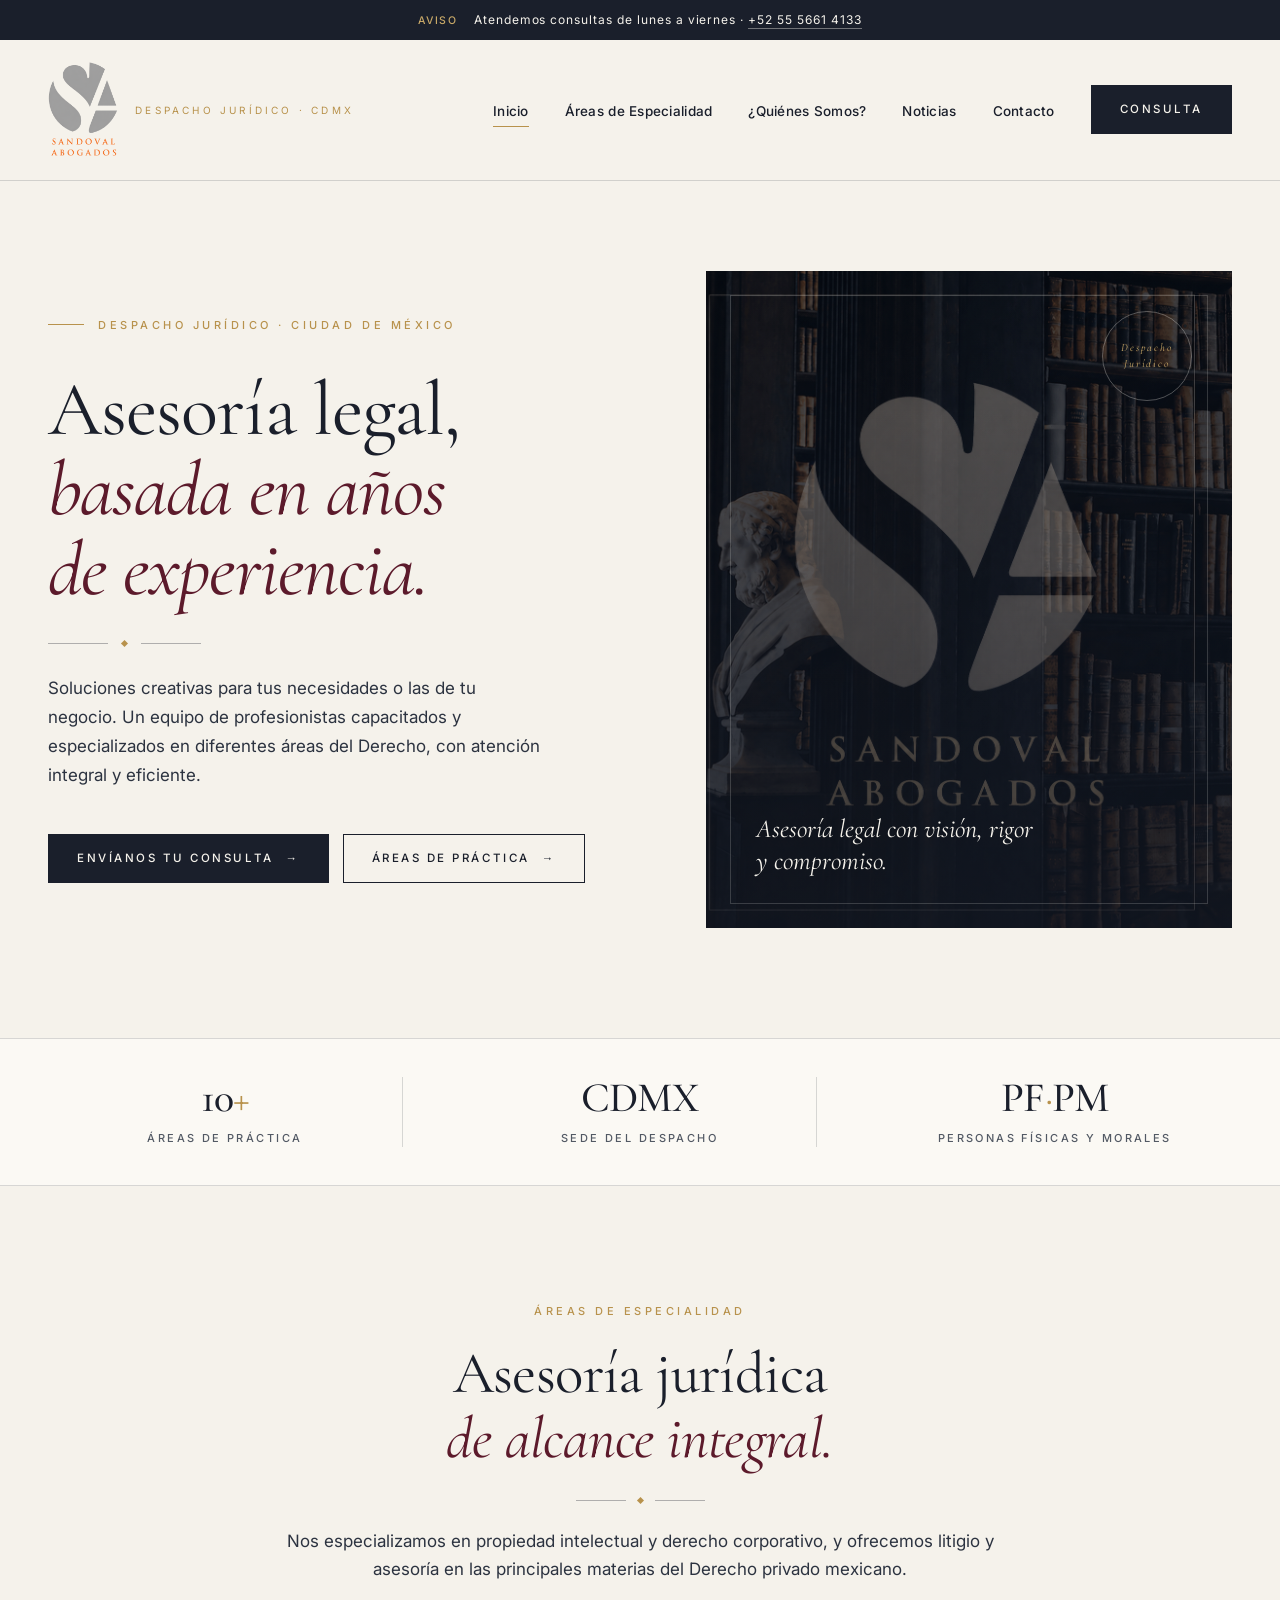
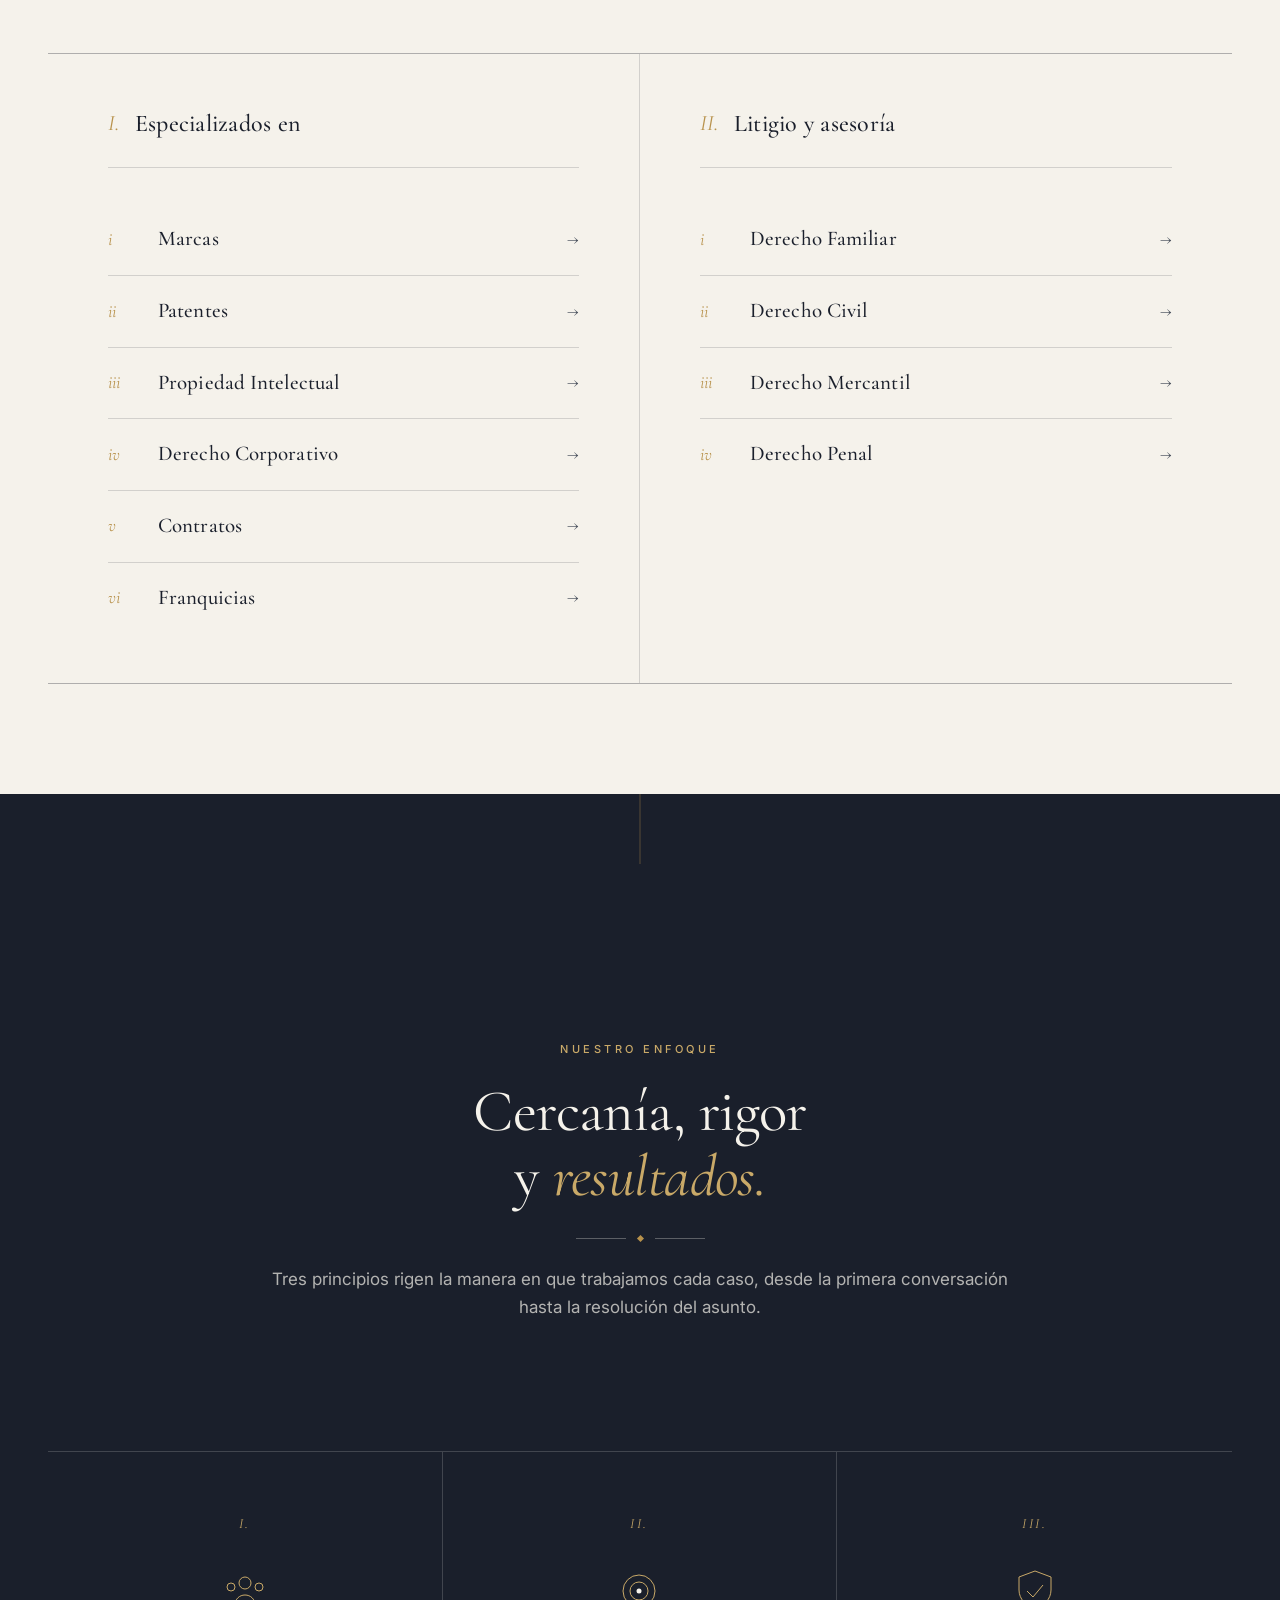
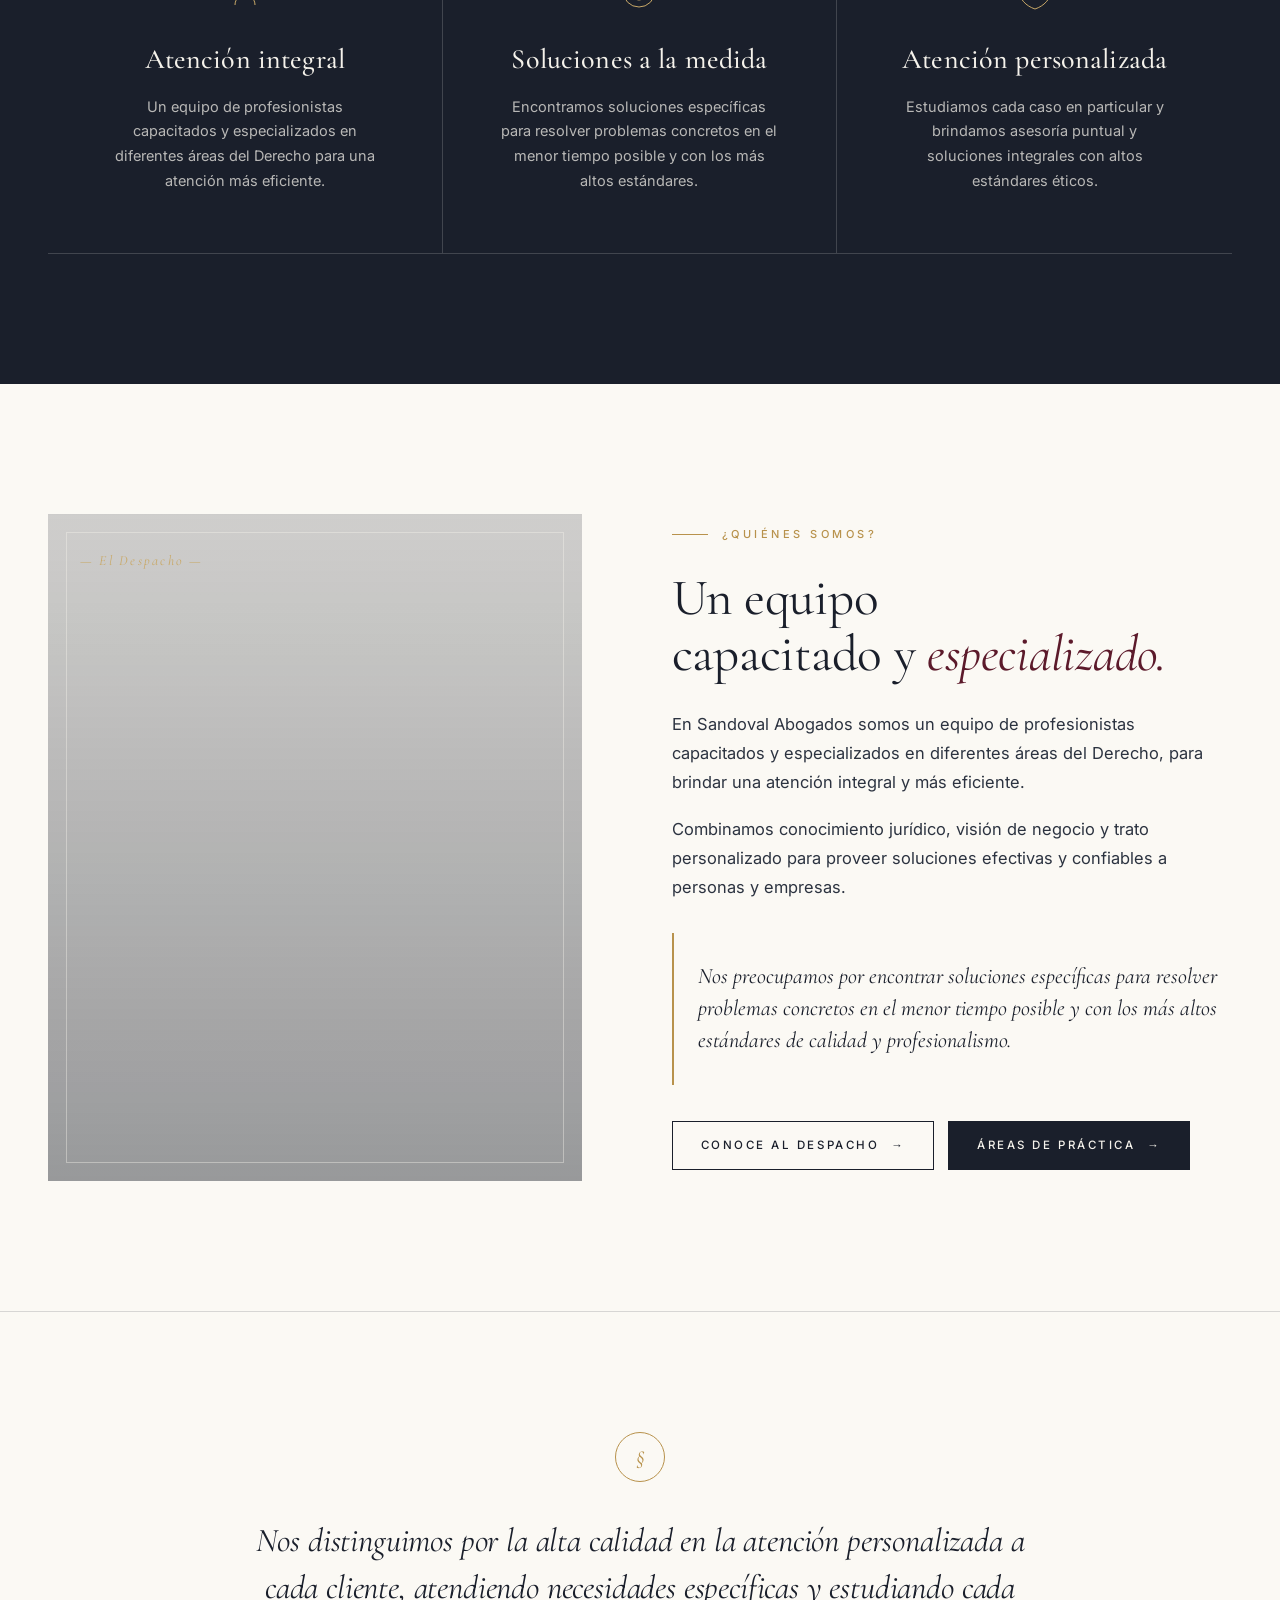
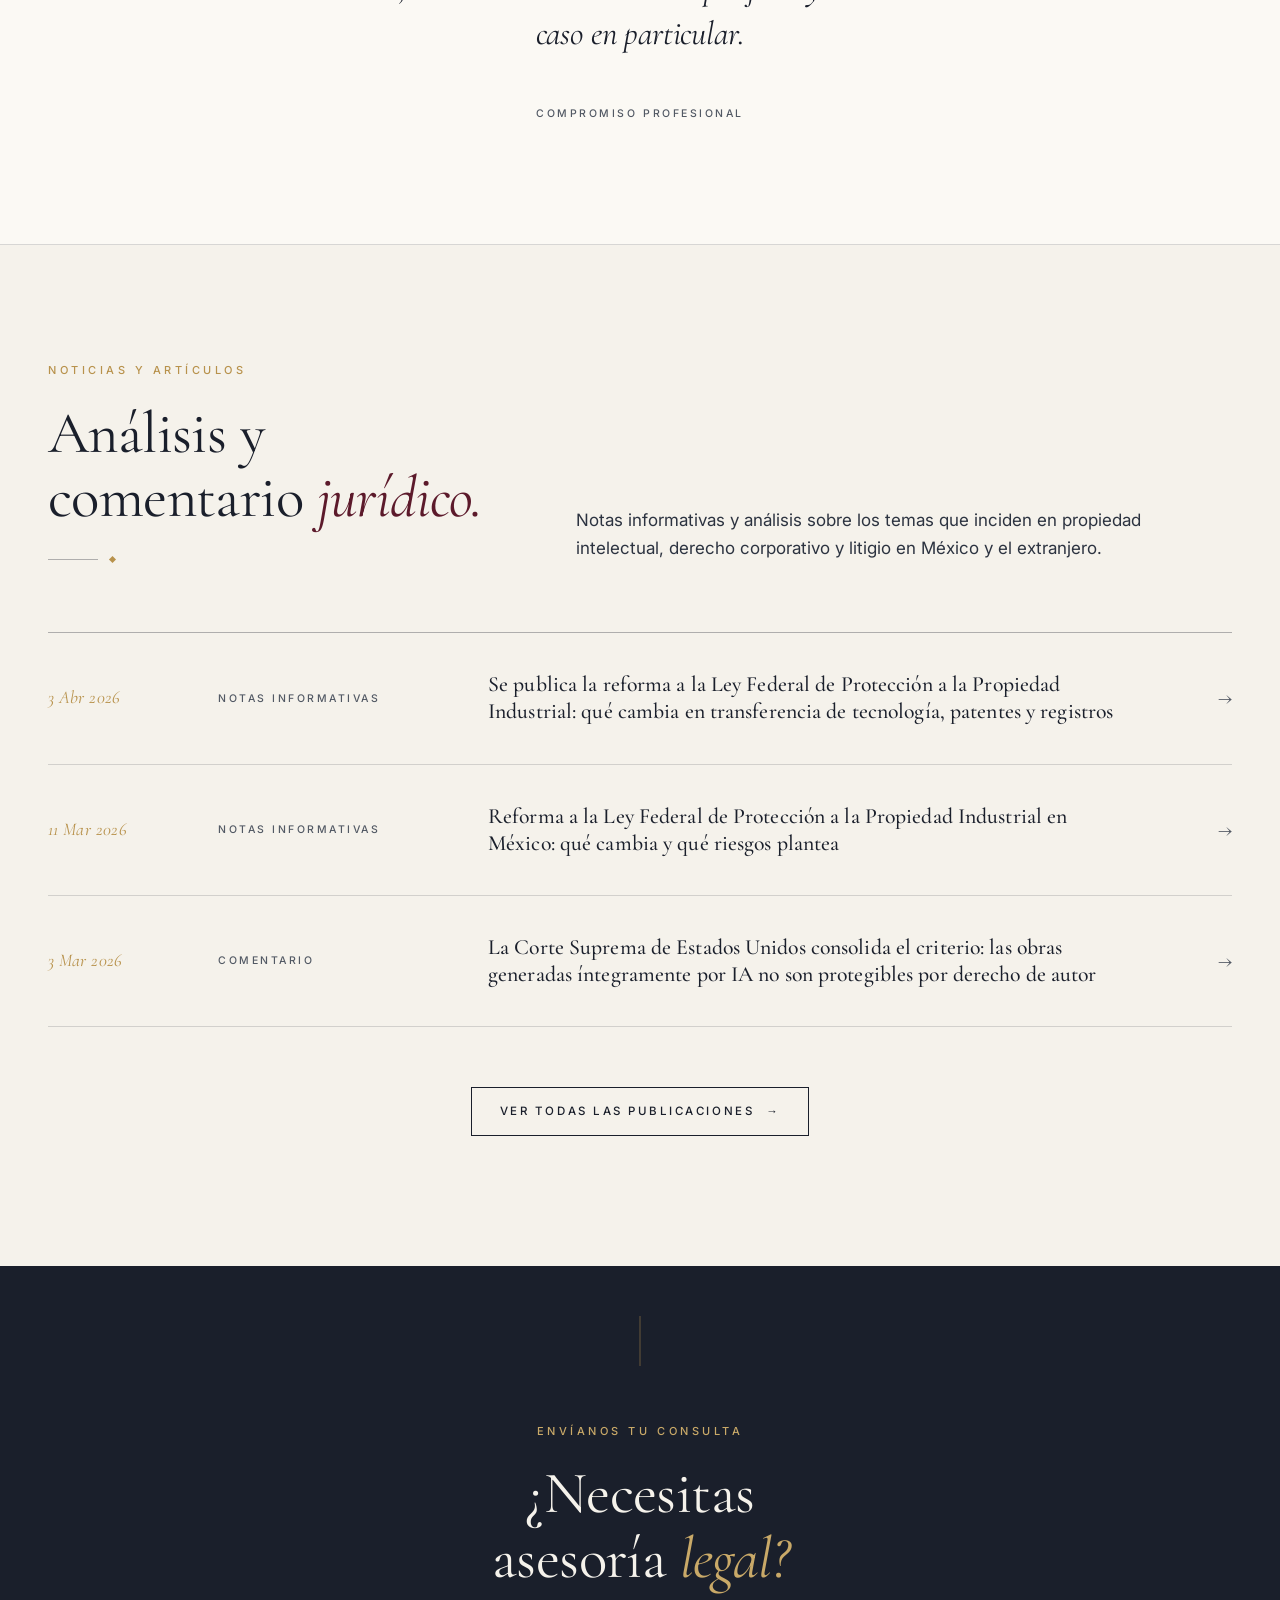
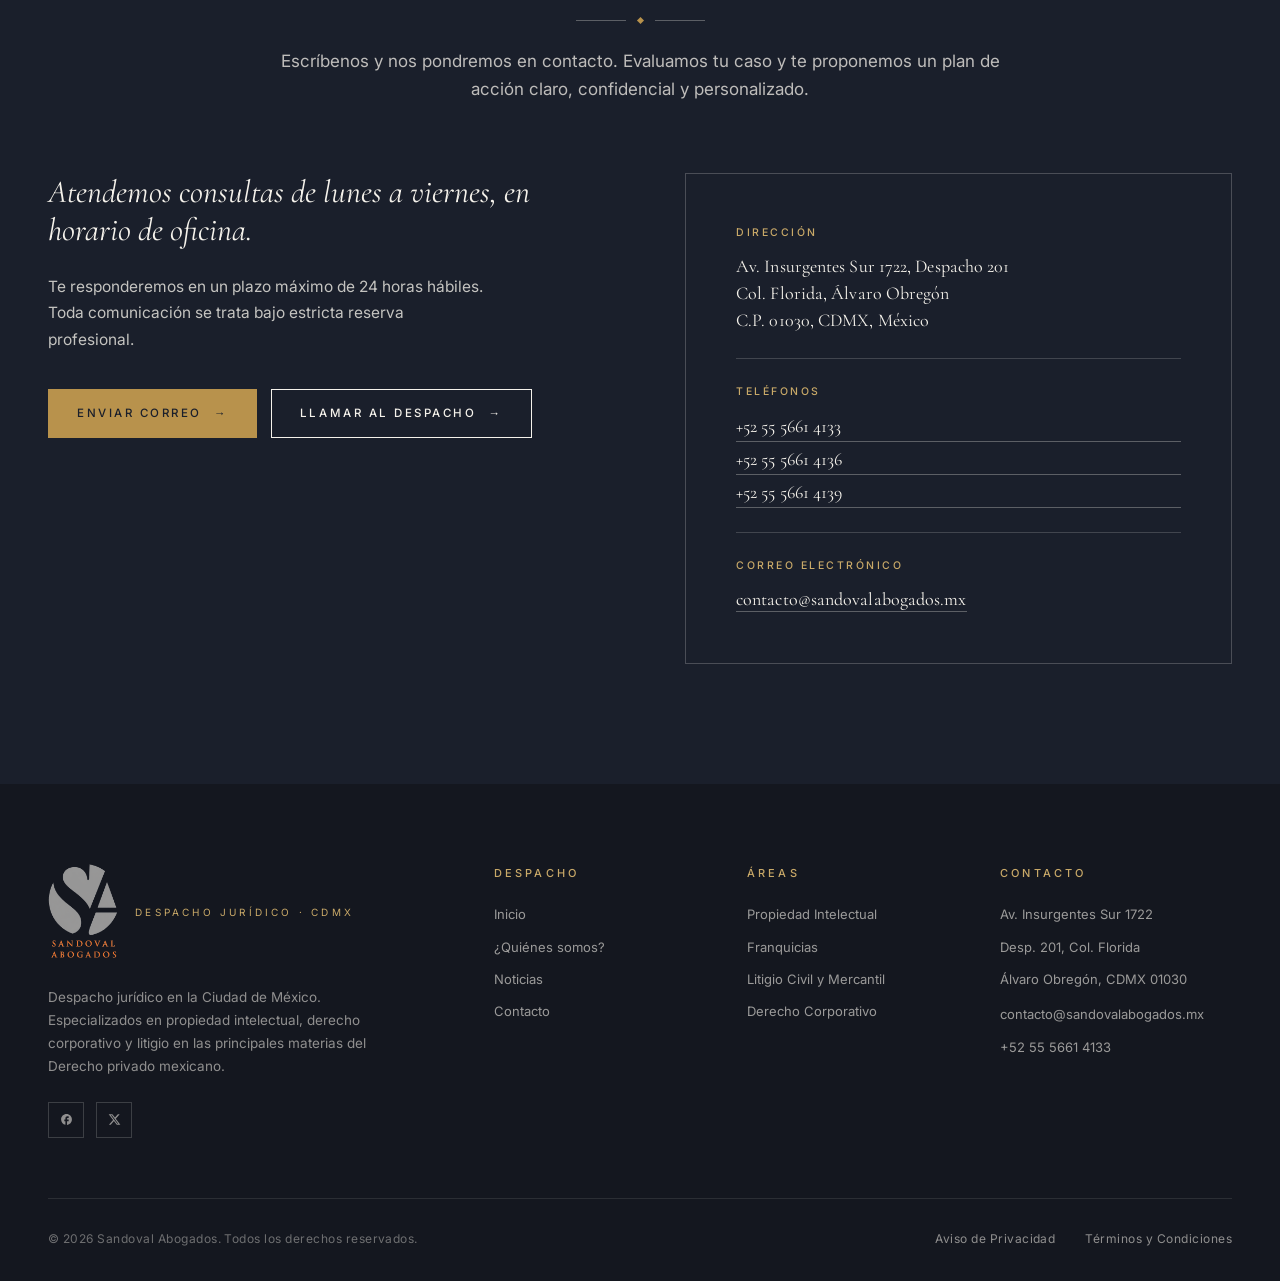
==== commit 4a46ca44: "Update contact copy and email CTA" ====
--- a/index.html
+++ b/index.html
@@ -38,7 +38,7 @@
         <li><a href="nosotros.html">¿Quiénes Somos?</a></li>
         <li><a href="noticias.html">Noticias</a></li>
         <li><a href="contacto.html">Contacto</a></li>
-        <li><a href="contacto.html" class="cta-btn solid">Consulta</a></li>
+        <li><a href="mailto:contacto@sandovalabogados.mx" class="cta-btn solid">Consulta</a></li>
       </ul>
     </nav>
   </div>
@@ -63,13 +63,13 @@
           <span class="l"></span>
         </div>
         <p class="hero-sub">
-          Soluciones creativas para sus necesidades o las de su negocio.
+          Soluciones creativas para tus necesidades o las de tu negocio.
           Un equipo de profesionistas capacitados y especializados en
           diferentes áreas del Derecho, con atención integral y eficiente.
         </p>
         <div class="hero-actions">
-          <a href="contacto.html" class="cta-btn solid">
-            Envíenos su consulta <span class="arr">→</span>
+          <a href="mailto:contacto@sandovalabogados.mx" class="cta-btn solid">
+            Envíanos tu consulta <span class="arr">→</span>
           </a>
           <a href="experiencia.html" class="cta-btn">
             Áreas de práctica <span class="arr">→</span>
@@ -174,7 +174,7 @@
       </div>
       <p class="intro">
         Tres principios rigen la manera en que trabajamos cada caso,
-        desde la primera conversación hasta su resolución.
+        desde la primera conversación hasta la resolución del asunto.
       </p>
     </div>
 
@@ -255,8 +255,8 @@
     <div class="seal"></div>
     <blockquote>
       Nos distinguimos por la alta calidad en la atención personalizada
-      a nuestros clientes, atendiendo a sus necesidades específicas
-      y estudiando el caso en particular.
+      a cada cliente, atendiendo necesidades específicas
+      y estudiando cada caso en particular.
     </blockquote>
     <div class="attribution">
       <span class="role">Compromiso Profesional</span>
@@ -313,15 +313,15 @@
 <section class="cta-section" id="contacto">
   <div class="container">
     <div class="section-hd">
-      <span class="label">Envíenos su consulta</span>
-      <h2>¿Necesita<br>asesoría <span class="accent">legal?</span></h2>
+      <span class="label">Envíanos tu consulta</span>
+      <h2>¿Necesitas<br>asesoría <span class="accent">legal?</span></h2>
       <div class="ornament">
         <span class="l"></span>
         <span class="d"></span>
         <span class="l"></span>
       </div>
       <p class="intro">
-        Escríbanos y nos pondremos en contacto. Evaluamos su caso y le proponemos
+        Escríbenos y nos pondremos en contacto. Evaluamos tu caso y te proponemos
         un plan de acción claro, confidencial y personalizado.
       </p>
     </div>
@@ -329,10 +329,10 @@
     <div class="cta-grid">
       <div class="cta-form-side">
         <h3>Atendemos consultas de lunes a viernes, en horario de oficina.</h3>
-        <p>Le responderemos en un plazo máximo de 24 horas hábiles. Toda comunicación se trata bajo estricta reserva profesional.</p>
+        <p>Te responderemos en un plazo máximo de 24 horas hábiles. Toda comunicación se trata bajo estricta reserva profesional.</p>
         <div class="actions">
-          <a href="contacto.html" class="cta-btn gold-on-dark">
-            Ir al formulario <span class="arr">→</span>
+          <a href="mailto:contacto@sandovalabogados.mx" class="cta-btn gold-on-dark">
+            Enviar correo <span class="arr">→</span>
           </a>
           <a href="tel:+525556614133" class="cta-btn on-dark">
             Llamar al despacho <span class="arr">→</span>
--- a/styles.css
+++ b/styles.css
@@ -964,7 +964,7 @@
 .cta-form-side p { font-size: 15.5px; line-height: 1.7; color: rgba(245, 242, 235, 0.78); margin-bottom: 36px; max-width: 440px; }
 .cta-form-side .actions { display: flex; gap: 14px; flex-wrap: wrap; }
 
-/* ───────── CONTACT FORM (página contacto) ───────── */
+/* ───────── CONTACTO (página contacto) ───────── */
 .contact-page { padding: 90px 0 110px; }
 .contact-grid {
   display: grid;
@@ -991,55 +991,39 @@
 .contact-info .item .v a { color: var(--ink); text-decoration: none; border-bottom: 1px solid var(--rule-strong); transition: all 0.3s; }
 .contact-info .item .v a:hover { color: var(--burgundy); border-color: var(--gold); }
 
-.form-wrap {
+.email-panel {
   background: var(--paper);
   border: 1px solid var(--rule);
   padding: 50px;
 }
-.form-wrap h2 {
+.email-panel h2 {
   font-family: 'Cormorant Garamond', serif;
   font-weight: 400;
   font-size: 30px;
   line-height: 1.15;
   margin-bottom: 12px;
 }
-.form-wrap h2 .accent { font-style: italic; color: var(--burgundy); }
-.form-wrap .form-intro {
+.email-panel h2 .accent { font-style: italic; color: var(--burgundy); }
+.email-panel .email-intro {
   font-size: 14.5px; line-height: 1.65;
-  color: var(--ink-soft); margin-bottom: 36px;
-}
-.form-row { display: grid; grid-template-columns: 1fr 1fr; gap: 22px; margin-bottom: 22px; }
-.form-row.full { grid-template-columns: 1fr; }
-.field label {
-  display: block;
-  font-size: 10.5px;
-  letter-spacing: 0.22em;
-  text-transform: uppercase;
-  color: var(--ink-mute);
-  font-weight: 500;
-  margin-bottom: 10px;
-}
-.field input,
-.field select,
-.field textarea {
-  width: 100%;
-  background: transparent;
-  border: none;
-  border-bottom: 1px solid var(--rule-strong);
-  padding: 8px 0 12px;
-  font-family: 'Cormorant Garamond', serif;
-  font-size: 19px;
-  color: var(--ink);
-  outline: none;
-  transition: border-color 0.3s;
-}
-.field input:focus,
-.field select:focus,
-.field textarea:focus { border-color: var(--gold); }
-.field textarea { min-height: 120px; resize: vertical; line-height: 1.5; font-family: 'Inter', sans-serif; font-size: 15px; padding-top: 12px; }
-.field select { background: transparent; cursor: pointer; }
-.form-actions { margin-top: 14px; display: flex; gap: 14px; flex-wrap: wrap; align-items: center; }
-.form-note { font-size: 12px; color: var(--ink-mute); line-height: 1.55; max-width: 360px; }
+  color: var(--ink-soft); margin-bottom: 18px;
+}
+.email-link {
+  display: inline-block;
+  font-family: 'Cormorant Garamond', serif;
+  font-size: 28px;
+  line-height: 1.25;
+  color: var(--ink);
+  text-decoration: none;
+  border-bottom: 1px solid var(--gold);
+  padding-bottom: 3px;
+  margin-bottom: 26px;
+  word-break: break-word;
+  transition: all 0.3s;
+}
+.email-link:hover { color: var(--burgundy); border-color: var(--burgundy); }
+.email-note { font-size: 14.5px; color: var(--ink-soft); line-height: 1.65; max-width: 460px; margin-bottom: 32px; }
+.email-panel .actions { display: flex; gap: 14px; flex-wrap: wrap; }
 
 /* ───────── FOOTER ───────── */
 footer.site-footer { background: #14171F; color: rgba(245, 242, 235, 0.6); padding: 80px 0 32px; font-size: 13px; }
@@ -1180,8 +1164,7 @@
   .testimonial blockquote { font-size: 22px; }
   .announce { font-size: 11px; }
   .announce strong { display: block; margin-bottom: 4px; }
-  .form-wrap { padding: 32px 24px; }
-  .form-row { grid-template-columns: 1fr; gap: 18px; }
+  .email-panel { padding: 32px 24px; }
   .article-body p { font-size: 18px; }
   .article-body blockquote.pull { font-size: 22px; padding: 32px 18px; }
   .blog-issue-inner { gap: 16px; }
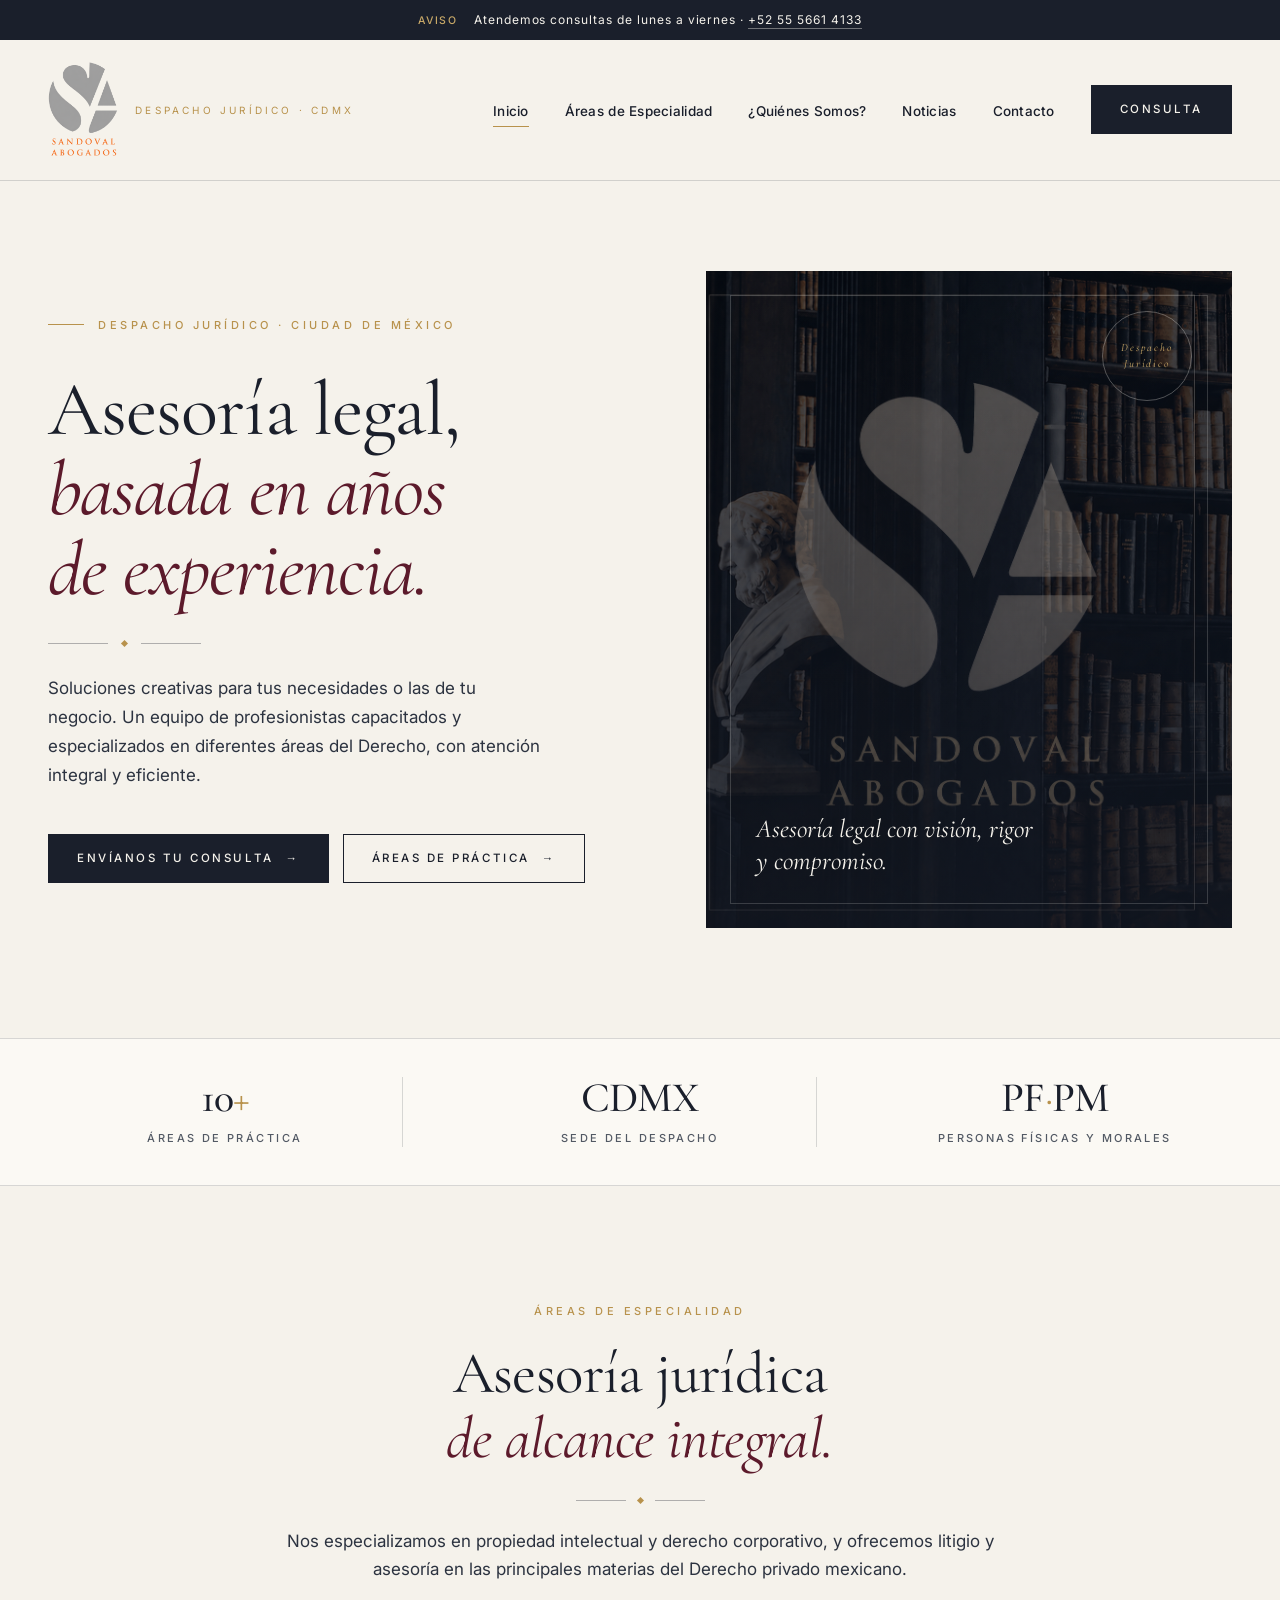
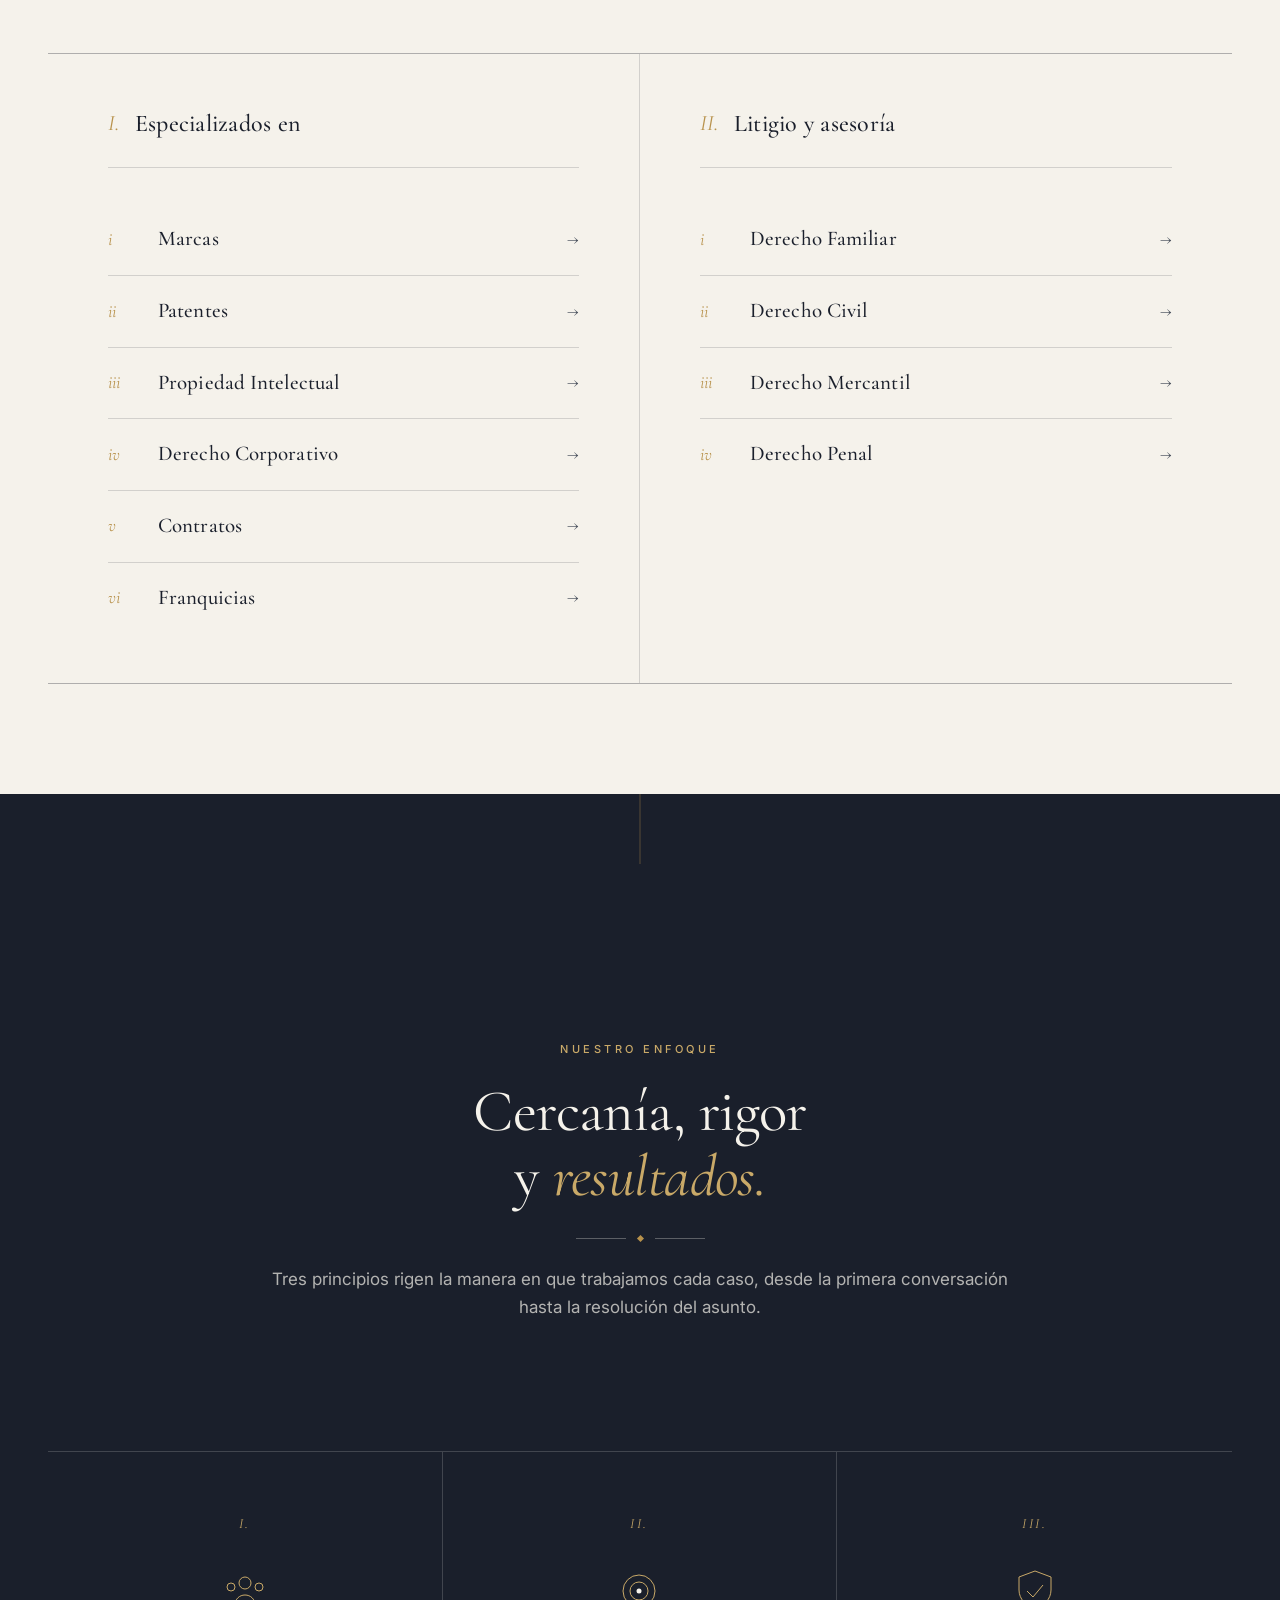
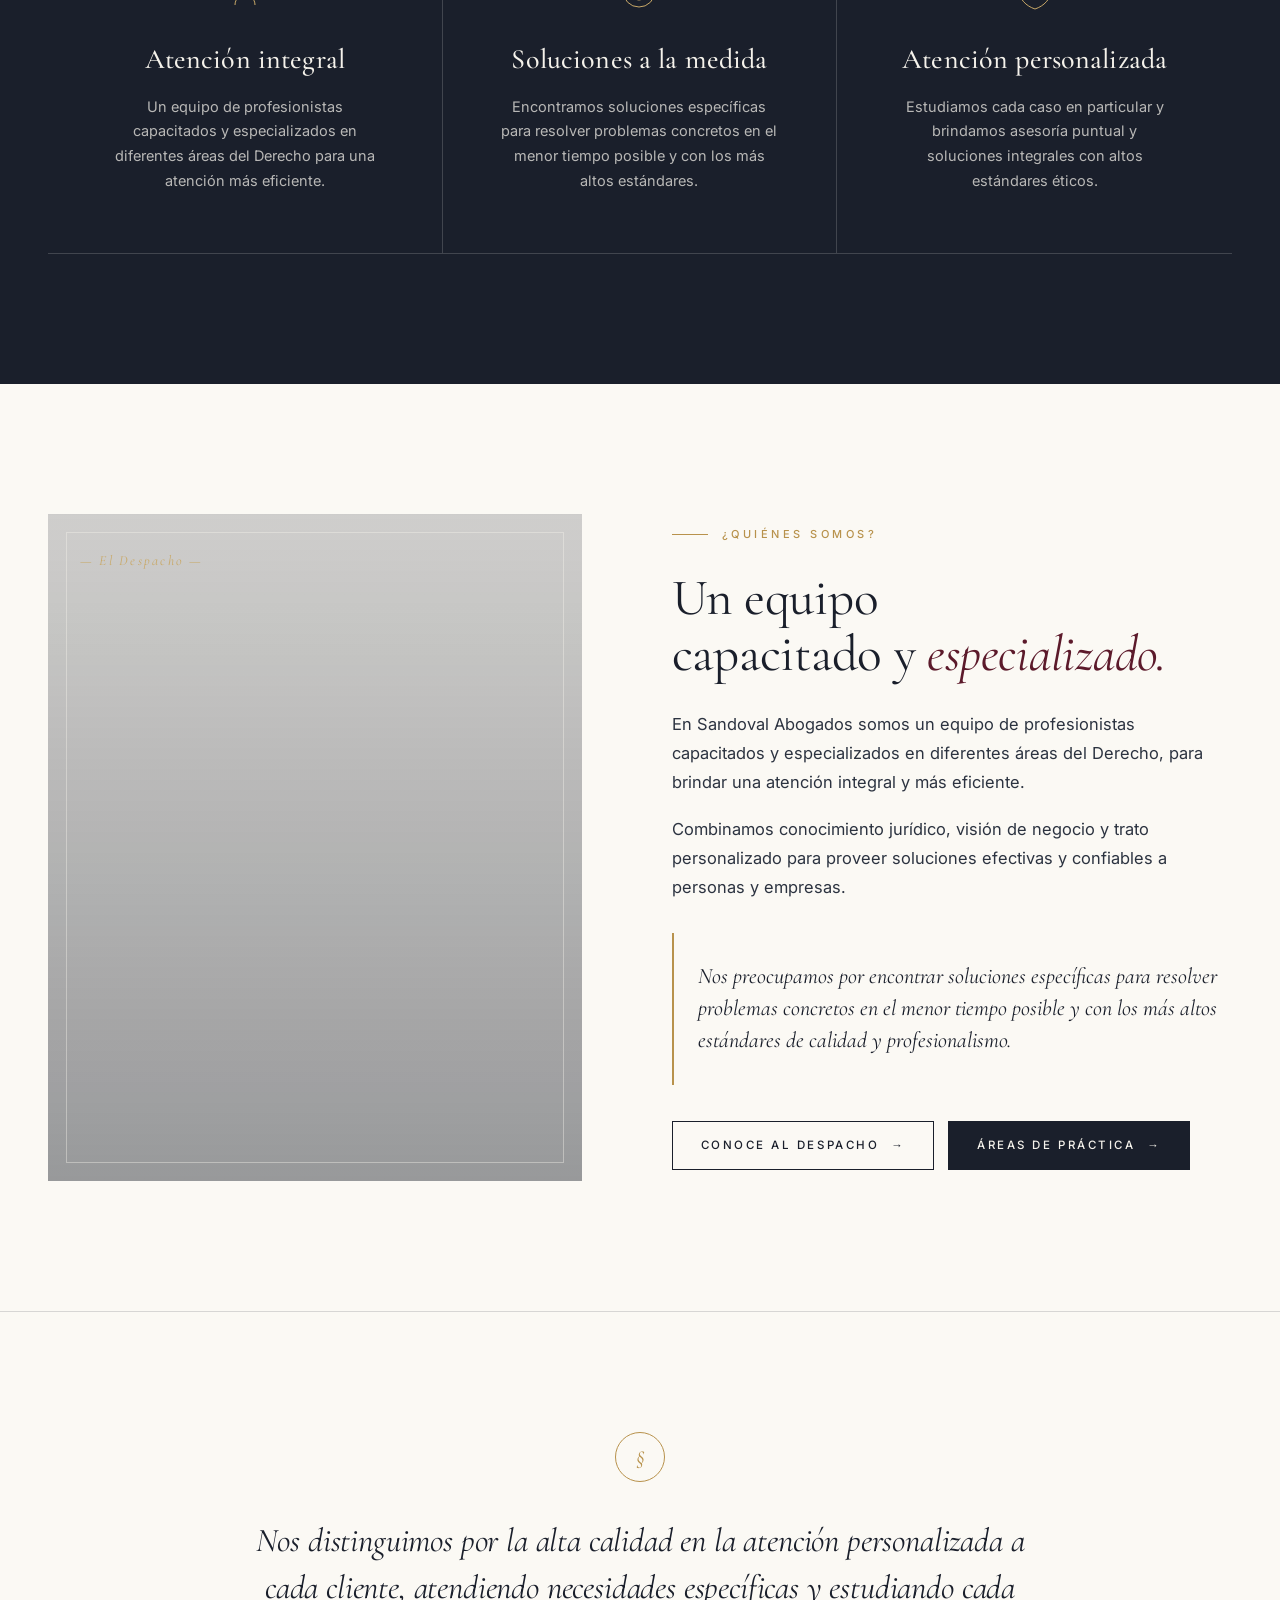
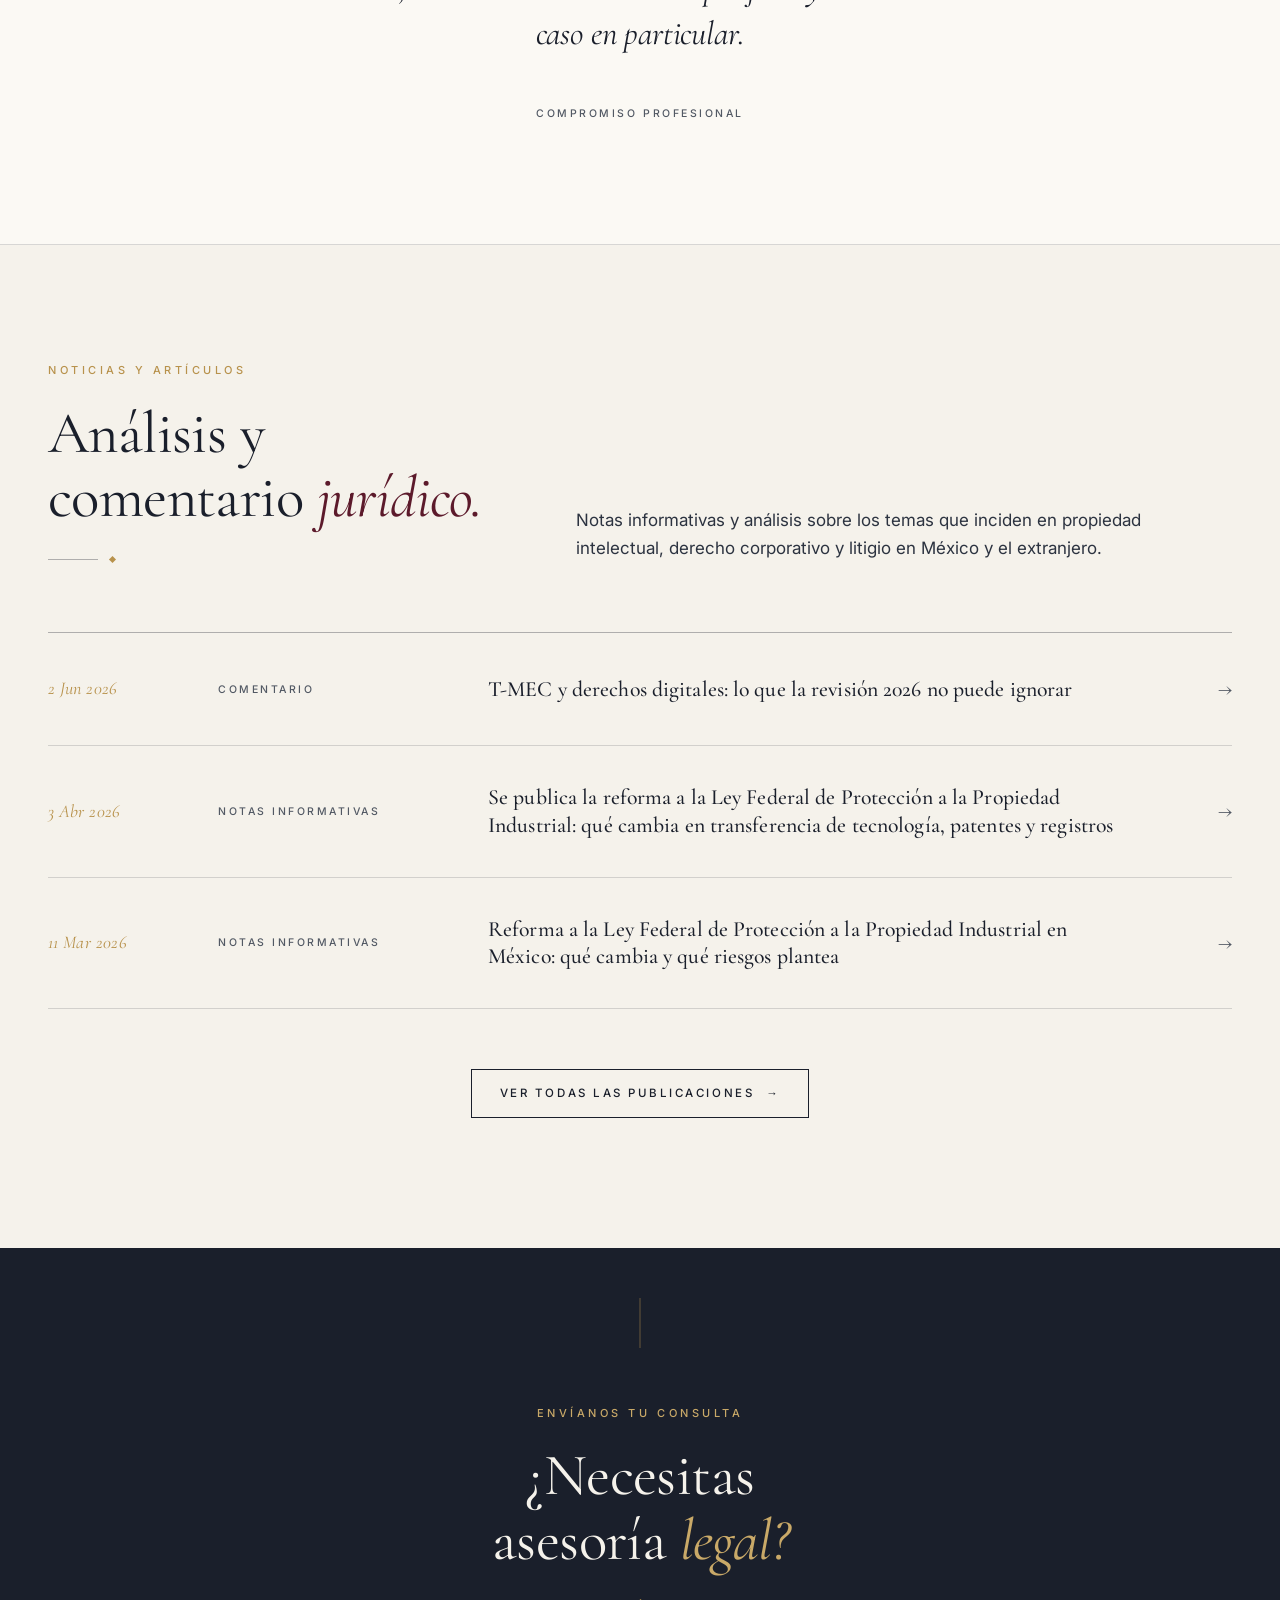
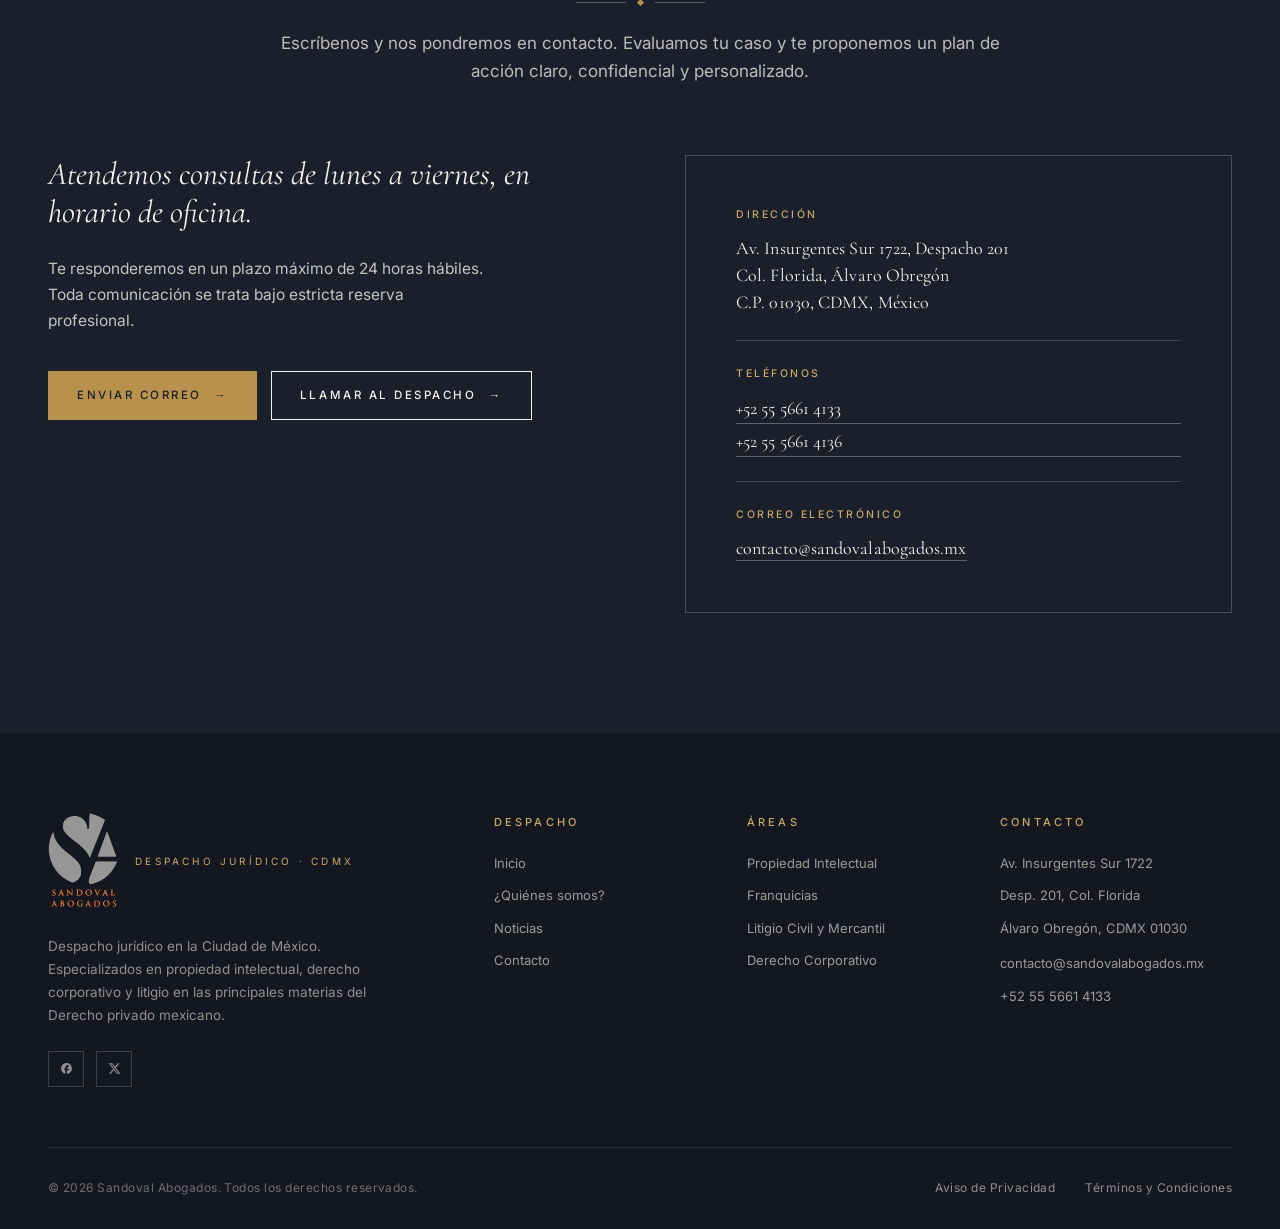
==== commit b4c600a7: "Add T-MEC digital rights blog post" ====
--- a/index.html
+++ b/index.html
@@ -283,6 +283,12 @@
     </div>
 
     <div class="noticias-list">
+      <a href="noticias/t-mec-derechos-digitales-revision-2026.html" class="noticia-row">
+        <span class="date">2 Jun 2026</span>
+        <span class="cat">Comentario</span>
+        <h4>T-MEC y derechos digitales: lo que la revisión 2026 no puede ignorar</h4>
+        <span class="arr">→</span>
+      </a>
       <a href="noticias/reforma-lfppi-publicada.html" class="noticia-row">
         <span class="date">3 Abr 2026</span>
         <span class="cat">Notas Informativas</span>
@@ -295,12 +301,6 @@
         <h4>Reforma a la Ley Federal de Protección a la Propiedad Industrial en México: qué cambia y qué riesgos plantea</h4>
         <span class="arr">→</span>
       </a>
-      <a href="noticias/scotus-ia-copyright.html" class="noticia-row">
-        <span class="date">3 Mar 2026</span>
-        <span class="cat">Comentario</span>
-        <h4>La Corte Suprema de Estados Unidos consolida el criterio: las obras generadas íntegramente por IA no son protegibles por derecho de autor</h4>
-        <span class="arr">→</span>
-      </a>
     </div>
 
     <div class="noticias-cta">
@@ -353,7 +353,6 @@
           <div class="v phone-list">
             <a href="tel:+525556614133">+52 55 5661 4133</a>
             <a href="tel:+525556614136">+52 55 5661 4136</a>
-            <a href="tel:+525556614139">+52 55 5661 4139</a>
           </div>
         </div>
         <div class="item">
--- a/styles.css
+++ b/styles.css
@@ -754,6 +754,16 @@
 
 .article-body {
   padding: 70px 0 100px;
+}
+.article-figure {
+  margin: 0 -80px 56px;
+}
+.article-figure img {
+  display: block;
+  width: 100%;
+  height: auto;
+  border: 1px solid var(--rule);
+  box-shadow: 0 24px 70px rgba(26, 31, 43, 0.16);
 }
 .article-body p {
   font-family: 'Cormorant Garamond', serif;
@@ -1090,6 +1100,7 @@
   .valor { border-right: none; border-bottom: 1px solid var(--rule); }
   .valor:last-child { border-bottom: none; }
   .contact-grid { grid-template-columns: 1fr; gap: 50px; }
+  .article-figure { margin: 0 0 48px; }
   .article-body blockquote.pull { margin: 40px 0; padding: 40px 24px; }
 }
 /* ───────── MOBILE NAV (tablet incluido) ───────── */
